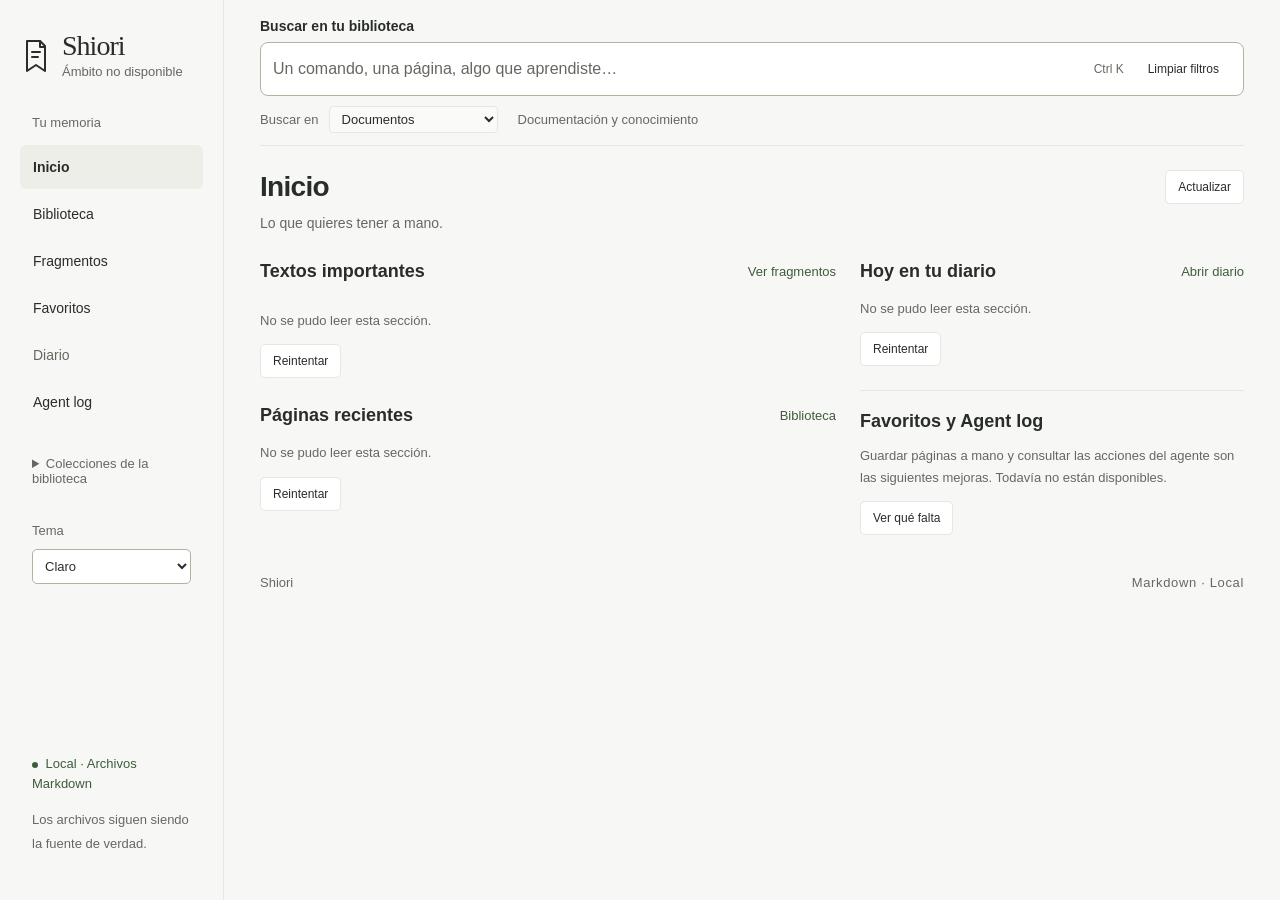
==== src/second_brain/web/index.html @ 011607bb "feat: add desktop home and direct fragment navigation" ====
<!doctype html>
<html lang="es">
<head><meta charset="utf-8"><meta name="viewport" content="width=device-width, initial-scale=1"><meta name="description" content="Shiori: vuelve a lo que aprendiste. Tu biblioteca personal de documentación, comandos y conocimiento."><title>Shiori · Biblioteca</title><script src="theme.js"></script><link rel="stylesheet" href="style.css"><script src="highlights.js" defer></script><script src="journal.js" defer></script><script src="app.js" defer></script></head>
<body>
<a class="skip" href="#search">Ir a la búsqueda</a>
<aside class="sidebar">
  <div class="brand"><svg class="brand-mark" viewBox="0 0 32 36" fill="none" aria-hidden="true" focusable="false"><path d="M7 3h13l5 5v25l-9-6-9 6V3Z" stroke="currentColor" stroke-width="2" stroke-linejoin="round"/><path d="M20 3v6h5M12 14h8M12 19h6" stroke="currentColor" stroke-width="2" stroke-linecap="round" stroke-linejoin="round"/></svg><div><span class="brand-name">Shiori</span><small id="memory-scope">Memoria local</small></div></div>
  <p class="nav-label">Tu memoria</p>
  <nav aria-label="Principal">
    <button class="destination" data-screen="inicio">Inicio</button>
    <button class="destination" data-screen="biblioteca">Biblioteca</button>
    <button class="destination" data-screen="fragmentos">Fragmentos</button>
    <button class="destination" data-screen="favoritos">Favoritos</button>
    <button class="destination collection" data-screen="diario" data-kind="journal">Diario</button>
    <button class="destination" data-screen="agent-log">Agent log</button>
  </nav>
  <details class="collections"><summary>Colecciones de la biblioteca</summary>
    <button class="collection" data-kind="">Todo el contenido</button>
    <button class="collection" data-kind="documentation">Documentación</button>
    <button class="collection" data-kind="note">Conocimiento</button>
  </details>
  <label class="theme-picker">Tema<select id="theme"><option value="light">Claro</option><option value="dark">Oscuro</option><option value="latte">Café Latte</option></select></label>
  <div class="sidebar-foot"><span class="local-dot" aria-hidden="true"></span> Local · Archivos Markdown<p>Los archivos siguen siendo<br>la fuente de verdad.</p></div>
</aside>
<main>
  <section class="search-area" aria-label="Búsqueda en la memoria">
    <label class="search-label" for="search">Buscar en tu biblioteca</label>
    <div class="search-row"><input id="search" type="search" maxlength="300" placeholder="Un comando, una página, algo que aprendiste…" autocomplete="off"><kbd>Ctrl K</kbd><button id="clear" class="quiet">Limpiar filtros</button></div>
    <div class="search-options"><label>Buscar en<select id="view"><option value="documents">Documentos</option><option value="fragments">Fragmentos marcados</option></select></label><span id="search-context">Documentación y conocimiento</span></div>
    <p id="copy-message" role="status" aria-live="polite"></p>
  </section>
  <header class="masthead"><div><h1 tabindex="-1">Inicio</h1><p class="subtitle">Lo que quieres tener a mano.</p></div><button id="refresh" class="quiet">Actualizar</button></header>
  <section id="home-panel" hidden aria-label="Tu mesa de trabajo">
    <div class="home-grid">
      <div class="home-column"><section class="home-fragments"><div class="panel-heading"><h2>Textos importantes</h2><button class="quiet" data-go="fragmentos">Ver fragmentos</button></div><div id="home-shortcuts" class="fragment-shortcuts" aria-label="Accesos a fragmentos"></div><div id="home-fragments" aria-live="polite"></div></section>
      <section><div class="panel-heading"><h2>Páginas recientes</h2><button class="quiet" data-go="biblioteca">Biblioteca</button></div><div id="home-pages" aria-live="polite"></div></section>
      </div><div class="home-column">
      <section><div class="panel-heading"><h2>Hoy en tu diario</h2><button class="quiet" data-go="diario">Abrir diario</button></div><div id="home-journal" aria-live="polite"></div></section>
      <section class="upcoming"><h2>Favoritos y Agent log</h2><p>Guardar páginas a mano y consultar las acciones del agente son las siguientes mejoras. Todavía no están disponibles.</p><button class="quiet" data-go="favoritos">Ver qué falta</button></section>
      </div>
    </div>
  </section>
  <section id="upcoming-panel" hidden aria-label="Funcionalidad pendiente"><h2 id="upcoming-title"></h2><p id="upcoming-description"></p><button class="quiet" data-go="biblioteca">Ir a la biblioteca</button></section>
  <section id="journal-panel" hidden aria-label="Diario por proyecto">
    <div class="journal-filters">
      <label>Proyecto<input id="journal-project" list="journal-projects" maxlength="100" pattern="[a-z0-9][a-z0-9-]{0,99}" placeholder="Todos los proyectos" autocomplete="off"><datalist id="journal-projects"></datalist></label>
      <details id="journal-dates"><summary>Periodo</summary><div class="journal-date-fields"><label>Desde<input id="journal-from" type="date"></label><label>Hasta<input id="journal-to" type="date"></label></div></details>
      <button id="journal-resume" class="quiet" disabled>Retomar proyecto</button>
    </div>
    <p id="journal-message" role="status" aria-live="polite"></p>
    <section id="journal-resume-result" class="journal-resume" hidden aria-label="Contexto para retomar"></section>
    <div class="journal-mobile-tabs" role="group" aria-label="Sección del diario"><button type="button" data-journal-pane="feed" aria-pressed="true">Avances</button><button type="button" data-journal-pane="tasks" aria-pressed="false">Pendientes</button></div>
    <div class="journal-grid">
      <section class="journal-feed"><div class="journal-section-head"><h2>Avances</h2><span id="journal-count"></span></div><div id="journal-entries" aria-busy="false"></div><button id="journal-more" class="quiet" hidden>Más avances</button></section>
      <section class="journal-tasks"><div class="journal-section-head"><h2>Pendientes con seguimiento</h2><span id="journal-task-count"></span></div>
        <p class="journal-help">Pendientes de todo el historial del proyecto. El periodo filtra los avances; sus próximos pasos son sugerencias históricas.</p>
        <label>Ver<select id="journal-task-filter"><option value="active">Abiertos y bloqueados</option><option value="all">Todos los estados</option></select></label>
        <div id="journal-task-list"></div><button id="journal-tasks-more" class="quiet" hidden>Más pendientes</button>
        <details id="journal-new-task"><summary>Nuevo pendiente</summary><form id="journal-task-form"><label>Título<input id="journal-task-title" maxlength="200" required></label><label>Contexto o siguiente acción<textarea id="journal-task-details" maxlength="500" rows="2"></textarea></label><button type="submit">Guardar pendiente</button><p>Selecciona un proyecto para guardarlo.</p></form></details>
      </section>
    </div>
  </section>
  <section class="toolbar" aria-label="Búsqueda y filtros">
    <div class="fragment-controls">

      <label id="fragment-color-wrap" hidden>Color de la marca<select id="fragment-color"><option value="">Todos los colores</option><option value="yellow">Amarillo</option><option value="green">Verde</option><option value="blue">Azul</option><option value="pink">Rosa</option><option value="orange">Naranja</option><option value="violet">Violeta</option></select></label>
    </div>
    <div id="fragment-filters" hidden><p>Comandos, IPs y rutas marcadas, con contexto y copia directa.</p><div id="fragment-categories" aria-label="Filtrar por categorías de fragmentos"></div><details><summary>Cómo se combinan los filtros</summary><p>Categorías y etiquetas seleccionadas se combinan con Y; los términos buscan en el fragmento y los nombres de sus categorías. Las fechas y el orden «Más reciente» corresponden al documento.</p></details></div>
    <div id="fragment-shortcuts" class="fragment-shortcuts" hidden aria-label="Accesos a fragmentos"></div>
    <div id="active-filters" aria-label="Filtros activos"></div>
    <div class="basic-filters"><label>Origen<select id="source"><option value="">Todos los orígenes</option></select></label><label>Proyecto<select id="project"><option value="">Todos los proyectos</option></select></label><label>Orden<select id="sort"><option value="relevance">Relevancia</option><option value="updated">Más reciente</option><option value="title">Título</option></select></label><details><summary>Más filtros</summary><div class="extra-filters"><label>Tipo<select id="type"><option value="">Todos los tipos</option></select></label><label>Estado<select id="status"><option value="">Todos los estados</option></select></label><label>Agente<select id="source_agent"><option value="">Todos los agentes</option></select></label><label>Desde<input type="date" id="from"></label><label>Hasta<input type="date" id="to"></label></div></details></div>
    <div class="tag-row"><span class="metadata-label">ETIQUETAS DEL DOCUMENTO</span><div id="tags" aria-label="Filtrar por etiquetas"></div></div>
  </section>
  <details id="category-manager" class="category-manager">
    <summary>Etiquetas de fragmentos</summary>
    <p>Clasifica textos concretos con categorías propias, separadas de las etiquetas de documentos. Archivar conserva las marcas existentes.</p>
    <p>El color del fragmento se elige al marcarlo; cambiar una categoría no recolorea las marcas guardadas.</p>
    <button id="category-refresh" class="quiet" type="button">Actualizar categorías</button>
    <p id="category-message" role="status" aria-live="polite"></p>
    <div id="category-list"></div>
    <form id="category-form">
      <h2 id="category-form-title">Nueva categoría</h2>
      <label>Nombre<input id="category-name" maxlength="100" required autocomplete="off"></label>
      <label>Color<select id="category-color"><option value="yellow">Amarillo</option><option value="green">Verde</option><option value="blue">Azul</option><option value="pink">Rosa</option><option value="orange">Naranja</option><option value="violet">Violeta</option></select></label>
      <div><button id="category-save" type="submit">Crear categoría</button><button id="category-cancel" class="quiet" type="button" hidden>Cancelar edición</button></div>
    </form>
  </details>
  <div id="warning" role="status" aria-live="polite" aria-atomic="true" hidden></div>
  <section class="workspace">
    <div class="results-panel"><div class="results-heading"><h2 id="collection-title">Todo el contenido</h2><span id="count" aria-live="polite">Cargando…</span></div><div id="results" aria-busy="true"></div><div class="paging"><button id="prev" class="quiet" disabled>Anterior</button><span id="page"></span><button id="next" class="quiet" disabled>Siguiente</button></div></div>
    <section class="reader" aria-label="Lector de documentos"><div id="reader-empty"><span class="empty-symbol" aria-hidden="true">Aa</span><h2>Un espacio para leer.</h2><p>Abre un documento de la lista para consultar<br>su contenido, contexto y referencias.</p></div><div id="reader-content" hidden><button id="back" class="quiet">← Volver a resultados</button><p class="metadata-label" id="reader-source"></p><h2 id="reader-title" tabindex="-1"></h2><div id="reader-meta"></div><details id="toc-wrap"><summary>En este documento</summary><nav id="toc" aria-label="Índice del documento"></nav></details><section id="marks-panel" hidden>
      <div class="mark-toolbar"><button id="mark-selection" type="button">Marcar selección</button><button id="mark-reload" type="button" class="quiet">Recargar marcas</button><span id="mark-count"></span><small id="mark-selection-hint">Selecciona texto dentro del documento.</small></div>
      <article id="reader-body"></article>
      <p id="mark-message" role="status" aria-live="polite"></p><button id="mark-cancel-relink" class="quiet" type="button" hidden>Cancelar reparación</button>
      <details class="mark-lookup"><summary>Texto exacto para marcar (teclado o pantalla táctil)</summary><label>Pega o escribe el fragmento<textarea id="mark-exact" rows="2" maxlength="8000"></textarea></label><button id="mark-find" type="button" class="quiet">Preparar siguiente coincidencia</button></details>
      <form id="mark-form" hidden>
        <h3 id="mark-form-title">Nueva marca</h3><blockquote id="mark-quote"></blockquote><p id="mark-context"></p>
        <label>Título breve (opcional)<input id="mark-title" maxlength="240" autocomplete="off" placeholder="Por ejemplo: Ver qué proceso ocupa un puerto"></label>
        <label>Para qué sirve (opcional)<textarea id="mark-description" rows="3" maxlength="2000" placeholder="Cuándo usarlo o qué aprendiste"></textarea></label>
        <div id="mark-selection-fields">
        <label>Color de la marca<select id="mark-color"><option value="yellow">Amarillo</option><option value="green">Verde</option><option value="blue">Azul</option><option value="pink">Rosa</option><option value="orange">Naranja</option><option value="violet">Violeta</option></select></label>
        <fieldset><legend>Etiquetas del fragmento (opcionales)</legend><div id="mark-tags"></div></fieldset>
        </div>
        <button type="submit">Guardar marca</button><button id="mark-cancel" class="quiet" type="button">Cancelar marca</button>
      </form>
      <details open class="saved-marks"><summary>Marcas guardadas</summary><p>En superposiciones se ve el color de la marca más reciente; todas siguen disponibles aquí. Deshacer recupera la última eliminación y deja de estar disponible al cambiar de documento, recargar o reiniciar la sesión.</p><button id="mark-undo" class="quiet" type="button" disabled>Deshacer eliminación</button><div id="mark-list"></div></details>
    </section><section id="related-wrap" hidden><h3>Notas relacionadas</h3><div id="related"></div></section></div></section>
  </section>
  <footer>Shiori <span id="deployment-label">Markdown · Local</span></footer>
</main>
</body></html>
---- src/second_brain/web/style.css ----
:root {
  --canvas: #f7f8f5;
  --paper: #fff;
  --ink: #292d29;
  --muted: #646960;
  --line: #e5e7e1;
  --accent: #eaf0e7;
  --green: #3f5b3c;
  --hover: #eeeee8;
  --sidebar: #f7f8f5;
  --subtle: #fafbf8;
  --tag: #f3f4ef;
  --selected: #dfe9d9;
  --strong-line: #a9b99d;
  --warning: #fbf3db;
  --warning-ink: #6b592e;
  --warning-line: #eadfbf;
  --code: #f4f5f0;
  color-scheme: light;
  font-family: "Segoe UI", "Helvetica Neue", sans-serif;
  color: var(--ink);
  background: var(--canvas);
  font-size: 14px
}

:root[data-theme="dark"] {
  --canvas: #141715;
  --paper: #222822;
  --ink: #e8ede6;
  --muted: #b0bbaa;
  --line: #414b40;
  --accent: #354533;
  --green: #b5d0a5;
  --hover: #343d32;
  --sidebar: #141715;
  --subtle: #262e25;
  --tag: #30392d;
  --selected: #3b4d35;
  --strong-line: #73856a;
  --warning: #3c321d;
  --warning-ink: #f4df9c;
  --warning-line: #6c5d30;
  --code: #161c16;
  color-scheme: dark;
}

:root[data-theme="latte"] {
  --canvas: #efe3d0;
  --paper: #fff8ec;
  --ink: #3d3029;
  --muted: #6e5949;
  --line: #d8c4ac;
  --accent: #e7d6bc;
  --green: #665039;
  --hover: #e5d5bf;
  --sidebar: #e7d8c2;
  --subtle: #f6ecd9;
  --tag: #efe2ca;
  --selected: #dfcbab;
  --strong-line: #ac9271;
  --warning: #f8e6bc;
  --warning-ink: #6b4a21;
  --warning-line: #ccb383;
  --code: #f0e4ce;
  color-scheme: light;
}

.theme-picker {
  display: grid;
  gap: 6px;
  margin-top: 28px;
  color: var(--muted);
  font-size: 12px;
}

.theme-picker select {
  width: 100%;
  background: var(--paper);
  color: var(--ink);
  border: 1px solid var(--strong-line);
  border-radius: 5px;
  padding: 8px;
}

* {
  box-sizing: border-box
}

body {
  margin: 0;
  display: grid;
  grid-template-columns: 224px minmax(0, 1fr);
  max-width: 1680px;
  margin-inline: auto;
  min-height: 100vh
}

button,
input,
select {
  font: inherit
}

button {
  cursor: pointer
}

button:disabled {
  cursor: default;
  opacity: .4
}

button,
input,
select,
summary,
a {
  outline-offset: 4px
}

button:focus-visible,
input:focus-visible,
select:focus-visible,
summary:focus-visible,
a:focus-visible {
  outline: 2px solid var(--green)
}

button {
  border: 1px solid transparent;
  border-radius: 5px;
  padding: 9px 12px;
  background: transparent;
  color: var(--ink)
}

button:hover {
  background: var(--hover)
}

.quiet {
  border-color: var(--line);
  background: var(--paper);
  font-size: 12px
}

.skip {
  position: absolute;
  left: 12px;
  top: -60px;
  background: var(--paper);
  padding: 10px;
  z-index: 5
}

.skip:focus {
  top: 12px
}

.sidebar {
  padding: 33px 18px;
  border-right: 1px solid var(--line);
  display: flex;
  flex-direction: column;
  background: var(--sidebar)
}

.brand {
  display: flex;
  align-items: center;
  gap: 10px;
  font-weight: 500
}

.brand-name {
  font-family: Georgia, "Times New Roman", serif;
  font-size: 28px;
  line-height: 1;
  letter-spacing: -.035em
}

.brand small {
  display: block;
  font-size: 12px;
  font-weight: 400;
  letter-spacing: 0;
  color: var(--muted);
  margin-top: 4px
}

.brand-mark {
  width: 32px;
  height: 36px;
  flex: none;
  color: var(--ink)
}

.metadata-label {
  font-size: 12px;
  letter-spacing: .13em;
  font-weight: 600;
  color: var(--muted)
}

.sidebar>.metadata-label {
  margin: 48px 12px 12px
}

.collection {
  display: block;
  text-align: left;
  width: 100%;
  margin: 3px 0;
  padding: 12px;
  font-size: 13px;
  color: var(--muted)
}

.collection.active {
  background: var(--accent);
  color: var(--green);
  font-weight: 600
}

.sidebar-foot {
  margin-top: auto;
  padding: 60px 12px 0;
  font-size: 12px;
  color: var(--green)
}

.sidebar-foot p {
  line-height: 1.8;
  color: var(--muted)
}

.local-dot {
  display: inline-block;
  width: 6px;
  height: 6px;
  border-radius: 50%;
  background: var(--green);
  margin-right: 4px
}

main {
  min-width: 0;
  padding: 0 36px
}

.masthead {
  display: flex;
  justify-content: space-between;
  align-items: center;
  gap: 20px;
  padding-bottom: 30px
}

.masthead .metadata-label {
  margin: 0 0 13px
}

.masthead h1 {
  font-family: Georgia, "Times New Roman", serif;
  font-size: 28px;
  font-weight: 400;
  letter-spacing: -.045em;
  line-height: 1;
  margin: 0 0 14px
}

.subtitle {
  color: var(--muted);
  font-size: 13px;
  margin: 0;
  line-height: 1.6
}

.toolbar {
  border: 1px solid var(--line);
  border-radius: 8px;
  background: var(--paper);
  padding: 19px 20px
}

.search-label {
  display: block;
  color: var(--muted);
  font-size: 12px;
  margin-bottom: 8px
}

.search-row {
  display: flex;
  gap: 12px;
  align-items: center
}

.search-row input {
  flex: 1;
  min-width: 0;
  border: 0;
  background: var(--paper);
  font-size: 16px;
  padding: 8px 0;
  color: var(--ink)
}

input::placeholder {
  color: var(--muted)
}

.basic-filters {
  display: flex;
  gap: 15px;
  align-items: end;
  flex-wrap: wrap;
  border-top: 1px solid var(--line);
  margin-top: 14px;
  padding-top: 14px
}

label {
  font-size: 12px;
  color: var(--muted)
}

select,
input[type=date] {
  display: block;
  background: var(--subtle);
  border: 1px solid var(--line);
  border-radius: 4px;
  padding: 7px 8px;
  max-width: 190px;
  margin-top: 5px;
  color: var(--ink);
  font-size: 12px
}

summary {
  cursor: pointer;
  font-size: 12px;
  color: var(--muted);
  padding: 9px 0
}

.extra-filters {
  display: flex;
  gap: 12px;
  flex-wrap: wrap;
  padding: 10px 0
}

.tag-row {
  display: flex;
  align-items: center;
  gap: 12px;
  margin-top: 14px;
  flex-wrap: wrap
}

#tags {
  display: flex;
  gap: 5px;
  flex-wrap: wrap
}

.tag {
  font-size: 12px;
  padding: 4px 9px;
  background: var(--tag);
  color: var(--muted);
  border-radius: 4px;
  border: 1px solid var(--line)
}

.tag.selected {
  background: var(--selected);
  color: var(--green);
  border-color: var(--strong-line)
}

#warning {
  background: var(--warning);
  color: var(--warning-ink);
  padding: 12px;
  border: 1px solid var(--warning-line);
  border-radius: 5px;
  font-size: 12px
}

.workspace {
  display: grid;
  grid-template-columns: minmax(240px, 340px) minmax(0, 1fr);
  border: 1px solid var(--line);
  background: var(--paper);
  border-radius: 8px;
  margin-top: 25px;
  min-height: 460px
}

.category-manager {
  margin-top: 18px;
  border: 1px solid var(--line);
  border-radius: 8px;
  background: var(--paper);
  padding: 10px 18px;
  min-width: 0
}

.category-manager > summary {
  color: var(--ink);
  font-weight: 600
}

.category-manager p {
  font-size: 12px;
  color: var(--muted);
  line-height: 1.65
}

.category-row, #category-form {
  display: flex;
  flex-wrap: wrap;
  align-items: center;
  gap: 10px;
  padding: 12px 0;
  border-top: 1px solid var(--line)
}

.category-badge {
  padding: 5px 9px;
  border: 1px solid #63705d;
  border-radius: 4px;
  color: #242a22;
  background: #f5df8d;
  font-size: 12px;
  overflow-wrap: anywhere
}

.category-badge[data-color="green"] { background: #c8e3bb }
.category-badge[data-color="blue"] { background: #c7dff5 }
.category-badge[data-color="pink"] { background: #f2c9df }
.category-badge[data-color="orange"] { background: #f6d0a5 }
.category-badge[data-color="violet"] { background: #dfcff4 }

.mark-toolbar {
  position: sticky;
  top: 0;
  z-index: 1;
  display: flex;
  gap: 8px;
  align-items: center;
  flex-wrap: wrap;
  background: var(--paper);
  border-block: 1px solid var(--line);
  padding: 8px 0
}
.mark-toolbar small { flex-basis: 100%; color: var(--muted); overflow-wrap: anywhere }
#mark-count { font-size: 11px; color: var(--muted) }
#mark-message { color: var(--green); line-height: 1.7; font-size: 12px }
.reader-mark {
  color: #242a22;
  background: #f5df8d;
  border-bottom: 2px solid #63705d;
  cursor: pointer;
  border-radius: 2px;
  padding: 0
}
.reader-mark[data-color="green"] { background: #c8e3bb }
.reader-mark[data-color="blue"] { background: #c7dff5 }
.reader-mark[data-color="pink"] { background: #f2c9df }
.reader-mark[data-color="orange"] { background: #f6d0a5 }
.reader-mark[data-color="violet"] { background: #dfcff4 }
.reader-mark:focus-visible { outline: 2px solid var(--green); outline-offset: 3px }
#reader-body::selection, #reader-body *::selection { color: #fff; background: #173f6f }
#mark-form, .mark-lookup, .saved-marks { margin-top: 18px; padding-top: 12px; border-top: 1px solid var(--line) }
#mark-form h3 { font-size: 14px }
#mark-form > label { display: block; margin: 14px 0; color: var(--ink); font-size: 12px }
#mark-title, #mark-description { display: block; width: 100%; margin-top: 6px; padding: 8px; border: 1px solid var(--strong-line); border-radius: 4px; color: var(--ink); background: var(--subtle); font: inherit }
#mark-description { resize: vertical }
.saved-mark h4, .fragment-result h3 { margin: 8px 0; font-size: 14px; color: var(--ink); overflow-wrap: anywhere }
.saved-mark .mark-description, .fragment-result .mark-description { color: var(--ink); white-space: pre-wrap; overflow-wrap: anywhere; line-height: 1.7 }
#mark-form blockquote, .saved-mark blockquote { margin-inline: 0; white-space: pre-wrap; overflow-wrap: anywhere; font-size: 12px; line-height: 1.7 }
#mark-context, .saved-marks p { color: var(--muted); font-size: 11px; line-height: 1.7; overflow-wrap: anywhere; white-space: pre-wrap }
.mark-lookup textarea { display: block; width: 100%; margin-block: 6px 10px; padding: 8px; border: 1px solid var(--strong-line); border-radius: 4px; color: var(--ink); background: var(--subtle); font: inherit; resize: vertical }
#mark-form fieldset { border: 1px solid var(--line); margin: 14px 0; min-width: 0 }
#mark-form legend { font-size: 12px; color: var(--muted) }
#mark-tags { display: flex; flex-wrap: wrap; gap: 12px }
#mark-tags label { display: flex; align-items: center; gap: 6px; overflow-wrap: anywhere }
.saved-mark { padding: 12px 0; border-top: 1px solid var(--line) }
.saved-mark button, #mark-form button { margin: 3px 6px 3px 0 }

.category-description {
  flex: 1;
  min-width: 100px;
  font-size: 12px;
  color: var(--muted)
}

#category-form { align-items: end }
#category-form h2 { width: 100%; font-size: 14px; margin: 6px 0 }
#category-form label { flex: 1; min-width: 120px }
#category-form input, #category-form select {
  display: block;
  width: 100%;
  max-width: 100%;
  min-height: 36px;
  margin-top: 5px;
  padding: 7px 8px;
  border: 1px solid var(--strong-line);
  border-radius: 4px;
  background: var(--subtle);
  color: var(--ink)
}

#category-form > div { display: flex; gap: 8px; flex-wrap: wrap }

.results-panel {
  border-right: 1px solid var(--line);
  min-width: 0
}

.results-heading {
  display: flex;
  align-items: center;
  justify-content: space-between;
  gap: 10px;
  padding: 17px 18px;
  border-bottom: 1px solid var(--line)
}

.results-heading h2 {
  font-size: 12px;
  font-weight: 600;
  margin: 0
}

.results-heading span {
  font-family: inherit;
  font-size: 12px;
  color: var(--muted)
}

#results {
  max-height: 560px;
  overflow: auto
}

.result {
  width: 100%;
  text-align: left;
  display: block;
  border-radius: 0;
  padding: 17px 18px;
  border-bottom: 1px solid var(--line)
}

.result.active {
  background: var(--accent);
}

.result .kind {
  font-size: 12px;
  text-transform: none;
  letter-spacing: normal;
  color: var(--muted)
}

.result h3 {
  font-size: 13px;
  line-height: 1.45;
  margin: 8px 0;
  font-weight: 600;
  overflow-wrap: anywhere
}

.result p {
  font-size: 12px;
  line-height: 1.65;
  margin: 0;
  color: var(--muted);
  overflow-wrap: anywhere
}

.result .result-foot {
  font-size: 12px;
  margin-top: 12px;
  color: var(--muted)
}

.no-results {
  padding: 35px 20px;
  line-height: 1.7;
  color: var(--muted)
}

.paging {
  display: flex;
  justify-content: space-between;
  align-items: center;
  padding: 12px
}

.paging span {
  font-size: 12px;
  color: var(--muted)
}

.reader {
  padding: 32px;
  min-width: 0
}

#reader-empty {
  text-align: center;
  margin: 95px 0 70px;
  color: var(--muted)
}

.empty-symbol {
  font-family: Georgia, serif;
  font-size: 48px;
  color: var(--muted)
}

#reader-empty h2 {
  font-family: Georgia, serif;
  font-weight: 400;
  font-size: 24px;
  color: var(--muted);
  letter-spacing: -.03em
}

#reader-empty p {
  font-size: 12px;
  line-height: 1.8
}

#back {
  margin-bottom: 22px
}

#reader-source {
  overflow-wrap: anywhere;
  margin-top: 0
}

#reader-title {
  font-family: Georgia, serif;
  font-weight: 400;
  font-size: 30px;
  line-height: 1.2;
  letter-spacing: -.03em;
  margin: 13px 0 16px;
  overflow-wrap: anywhere
}

#reader-meta {
  overflow-wrap: anywhere;
  font-size: 12px;
  color: var(--muted);
  line-height: 1.8;
  margin-bottom: 15px
}

#reader-meta .tag {
  margin: 4px 4px 4px 0
}

#toc-wrap {
  border-block: 1px solid var(--line);
  margin-bottom: 25px
}

#toc {
  display: flex;
  flex-direction: column;
  gap: 8px;
  padding: 8px 0 18px
}

#toc a {
  font-size: 12px;
  color: var(--muted)
}

article {
  font-size: 13px;
  line-height: 1.85;
  overflow-wrap: anywhere
}

article h1,
article h2,
article h3 {
  line-height: 1.4;
  letter-spacing: -.02em;
  margin-top: 1.5em;
  color: var(--ink)
}

article h1 {
  font-size: 26px
}

article h2 {
  font-size: 21px
}

article h3 {
  font-size: 16px
}

article pre {
  overflow: auto;
  background: var(--code);
  border: 1px solid var(--line);
  padding: 14px;
  border-radius: 5px;
  font-size: 12px;
  line-height: 1.65
}

article code {
  font-family: Consolas, "SFMono-Regular", monospace;
  font-size: .9em;
  background: var(--tag);
  padding: 2px 4px
}

article pre code {
  background: transparent;
  padding: 0;
  font-size: inherit
}

article table {
  display: block;
  overflow: auto;
  border-collapse: collapse;
  font-size: 12px
}

article td,
article th {
  border: 1px solid var(--line);
  padding: 8px 10px;
  text-align: left
}

article a {
  color: var(--green);
  text-decoration-thickness: 1px;
  text-underline-offset: 3px
}

article blockquote {
  border-left: 3px solid var(--strong-line);
  margin-left: 0;
  padding-left: 18px;
  color: var(--muted)
}

#related-wrap {
  border-top: 1px solid var(--line);
  margin-top: 32px;
  padding-top: 16px
}

#related-wrap h3 {
  font-size: 12px
}

#related button {
  display: block;
  text-align: left;
  font-size: 12px;
  color: var(--green)
}

footer {
  display: flex;
  justify-content: space-between;
  color: var(--muted);
  font-size: 12px;
  padding: 20px 0 25px
}

footer span {
  letter-spacing: .05em
}

[hidden] {
  display: none !important
}

@media(min-width:1001px) {
  #back {
    display: none
  }
}

@media(max-width:1100px) {
  body {
    grid-template-columns: 170px minmax(0, 1fr)
  }

  main {
    padding: 28px 24px 0
  }

  .sidebar {
    padding-inline: 12px
  }

  .brand {
    gap: 7px
  }

  .brand-mark {
    width: 28px;
    height: 32px
  }

  .workspace {
    grid-template-columns: 240px minmax(0, 1fr)
  }

  .reader {
    padding: 24px
  }
}

@media(max-width:1000px) {
  .workspace {
    display: block
  }

  .results-panel {
    border-right: 0
  }

  #results {
    max-height: none
  }

  .reader {
    display: none
  }

  body.reading .results-panel {
    display: none
  }

  body.reading .reader {
    display: block
  }

  #reader-empty {
    display: none
  }
}

@media(max-width:650px) {
  body {
    display: block
  }

  .sidebar {
    padding: 15px 18px;
    border-right: 0;
    border-bottom: 1px solid var(--line)
  }

  .brand-mark {
    width: 25px;
    height: 29px
  }

  .brand-name {
    font-size: 25px
  }

  .brand small {
    display: none
  }

  .sidebar>.metadata-label,
  .sidebar-foot {
    display: none
  }

  .sidebar nav {
    display: flex;
    gap: 2px;
    overflow: auto;
    margin-top: 14px
  }

  .collection {
    width: auto;
    white-space: nowrap;
    font-size: 12px;
    padding: 9px
  }

  .masthead {
    padding-bottom: 22px;
    gap: 10px
  }

  .masthead h1 {
    font-size: 38px
  }

  .masthead .metadata-label {
    font-size: 9px
  }

  .subtitle {
    font-size: 12px
  }

  .masthead>button {
    align-self: flex-start
  }

  main {
    padding: 25px 16px 0
  }

  .toolbar {
    padding: 15px
  }

  .search-row {
    align-items: stretch;
    gap: 6px
  }

  .search-row input {
    font-size: 13px
  }

  .search-row button {
    max-width: 80px;
    font-size: 12px;
    padding: 5px
  }

  .basic-filters {
    gap: 12px
  }

  .basic-filters label {
    max-width: 45%
  }

  select {
    max-width: 100%;
    font-size: 11px
  }

  .reader {
    padding: 23px 19px
  }

  #reader-title {
    font-size: 29px
  }

  .workspace {
    margin-top: 18px
  }

  footer {
    font-size: 9px
  }
}

@media(prefers-reduced-motion:no-preference) {

  .reader,
  #results {
    animation: none
  }

  @keyframes arrive {
    from {
      opacity: .6;
      transform: translateY(4px)
    }

    to {
      opacity: 1;
      transform: translateY(0)
    }
  }
}

@media(prefers-reduced-motion:reduce) {
  * {
    animation: none !important;
    transition: none !important
  }
}

.fragment-controls { display: flex; flex-wrap: wrap; gap: 16px; margin-bottom: 12px; }
#fragment-filters p, .fragment-context { color: var(--muted); line-height: 1.5; }
#fragment-categories { display: flex; flex-wrap: wrap; gap: 6px; margin-bottom: 14px; }
.fragment-result { padding: 18px; border-bottom: 1px solid var(--line); min-width: 0; }
.fragment-result p { margin: 8px 0; overflow-wrap: anywhere; }
.fragment-quote { white-space: pre-wrap; overflow-wrap: anywhere; background: var(--code); padding: 12px; font-size: 14px; line-height: 1.6; }
.fragment-result button { margin: 4px 8px 4px 0; }

.fragment-result .result-foot { font-size: 12px; color: var(--muted); line-height: 1.5; }

#fragment-categories .tag { font-size: 12px; min-height: 36px; }
#fragment-filters details { margin-bottom: 12px; color: var(--muted); }

/* Diary: feed 2fr + task rail 1fr + one 24px gutter; both share canvas edges. */
.journal-active .masthead h1 {font-size:28px;letter-spacing:normal}
.journal-filters {display:flex;align-items:end;gap:16px;flex-wrap:wrap;margin-bottom:16px}
.journal-filters label {display:flex;flex-direction:column;gap:6px;min-width:180px}
.journal-filters details {position:relative}
.journal-filters summary {padding:10px 0;cursor:pointer}
.journal-date-fields {display:flex;gap:16px;flex-wrap:wrap;padding-top:12px}
#journal-message {min-height:22px;color:var(--muted);margin:16px 0}
.journal-grid {display:grid;grid-template-columns:minmax(0,2fr) minmax(280px,1fr);gap:24px;align-items:start}
.journal-section-head {display:flex;align-items:baseline;justify-content:space-between;gap:12px;border-bottom:1px solid var(--line);padding-bottom:12px;margin-bottom:16px;flex-wrap:wrap}
.journal-section-head h2,.journal-resume h2 {font-size:18px;margin:0;font-weight:600}
.journal-section-head span {font-size:12px;color:var(--muted);font-variant-numeric:tabular-nums}
.journal-thread {border-bottom:1px solid var(--line);padding:0 0 20px;margin:0 0 20px}
.journal-entry {overflow-wrap:anywhere}
.journal-entry h3,.journal-task h3 {font-size:16px;margin:8px 0;font-weight:600}
.journal-entry h4 {font-size:14px;margin:12px 0 6px;font-weight:600}
.journal-entry p,.journal-task p {margin:8px 0;white-space:pre-wrap}
.journal-meta,.journal-help {font-size:12px;color:var(--muted);line-height:1.6}
.journal-progress {margin:12px 0}
.journal-progress ul {margin:0;padding-left:20px}
.journal-progress li {white-space:pre-wrap;margin:4px 0}
.journal-thread details,.journal-task details {margin-top:12px}
.journal-thread summary,.journal-task summary,#journal-new-task>summary {cursor:pointer;font-size:13px;padding:6px 0;color:var(--ink)}
.journal-thread details .journal-entry {border-left:2px solid var(--line);padding-left:16px;margin-top:20px}
.journal-task {border-bottom:1px solid var(--line);padding:16px 0;overflow-wrap:anywhere}
.journal-tasks>label {display:flex;align-items:center;gap:12px;color:var(--muted);font-size:13px}
.journal-status {display:inline-block;font-size:12px;color:var(--muted)}
.journal-status[data-status=blocked] {color:var(--warning-ink);background:var(--warning);padding:2px 6px;border-radius:4px}
.journal-status[data-status=done] {color:var(--green)}
#journal-panel form {display:flex;flex-direction:column;gap:12px;margin-top:12px}
#journal-panel form label {display:flex;flex-direction:column;gap:6px;font-size:13px}
#journal-panel form button {align-self:start}
#journal-panel form p {font-size:12px;color:var(--muted)}
#journal-panel input,#journal-panel textarea,#journal-panel select {max-width:100%;min-width:0}
#journal-panel textarea {resize:vertical;font:inherit;line-height:1.5;border:1px solid var(--strong-line);border-radius:6px;background:var(--paper);color:var(--ink);padding:8px}
.journal-resume {background:var(--subtle);border:1px solid var(--line);padding:20px;margin:16px 0 24px;overflow-wrap:anywhere}
.journal-resume h3 {font-size:14px}
.journal-resume p,.journal-resume li {white-space:pre-wrap}
.journal-empty {border:1px solid var(--line);padding:16px;color:var(--muted);margin:16px 0}
#journal-more,#journal-tasks-more {margin:12px 0 20px}
#journal-new-task {margin-top:20px}
@media(max-width:1000px) {.journal-grid {grid-template-columns:1fr}.journal-tasks {grid-row:1}.journal-tasks .journal-task {max-width:760px}}
@media(max-width:650px) {.journal-active .masthead h1 {font-size:24px}.journal-filters {gap:12px}.journal-filters>label {min-width:0;flex:1 1 160px}.journal-filters>details {flex:1 1 auto}.journal-filters>button {min-height:44px}.journal-date-fields {gap:12px}.journal-date-fields label {min-width:0;flex:1}.journal-date-fields input {width:100%}#journal-panel button,#journal-panel summary {min-height:44px}#journal-panel input,#journal-panel select {min-height:44px}.journal-section-head span {font-size:12px}.journal-resume {padding:16px}}
.journal-mobile-tabs {display:none}
#journal-panel input:not([type=date]) {height:36px;border:1px solid var(--strong-line);border-radius:6px;padding:7px 9px;background:var(--paper);color:var(--ink)}
.journal-active .sidebar .metadata-label,.journal-active .brand small {font-size:11px}
@media(max-width:1000px) {.journal-mobile-tabs {display:flex;gap:12px;border-bottom:1px solid var(--line);padding-bottom:12px;margin:12px 0 20px}.journal-mobile-tabs button[aria-pressed=true] {background:var(--selected);color:var(--ink)}#journal-panel[data-pane=feed] .journal-tasks,#journal-panel[data-pane=tasks] .journal-feed {display:none}}

/* Desktop workspace: 224px navigation + centered fluid canvas (max 1456px),
   36px canvas gutters; home (3fr + 2fr) shares one 24px gutter and both edges. */
.sidebar {position:sticky;top:0;height:100vh;overflow-y:auto;padding:32px 20px;background:var(--canvas)}
.nav-label {font-size:12px;color:var(--muted);margin:36px 12px 12px}
.destination {display:block;text-align:left;width:100%;min-height:44px;padding:10px 12px;margin:3px 0;font-size:14px;border-radius:6px}
.destination.active {background:var(--hover);font-weight:600;color:var(--ink)}
.collections {margin:20px 12px 0}
.collections summary {color:var(--muted);font-size:12px}
.collections .collection {padding:8px 0;font-size:13px}
.theme-picker {margin:28px 12px 0}
.sidebar-foot {padding:28px 12px 0;line-height:1.6}
.search-area {position:sticky;top:0;z-index:3;background:var(--canvas);padding:18px 0 12px;border-bottom:1px solid var(--line)}
.search-label {display:block;font-size:14px;font-weight:600;color:var(--ink);margin-bottom:8px}
.search-row {display:flex;align-items:center;gap:12px;background:var(--paper);border:1px solid var(--strong-line);border-radius:8px;padding:4px 12px}
.search-row input {flex:1;min-width:0;border:0;background:transparent;font-size:16px;min-height:44px;color:var(--ink);padding:8px 0}
.search-row:focus-within {outline:2px solid var(--green);outline-offset:2px}
.search-row kbd {font-family:inherit;font-size:12px;color:var(--muted);white-space:nowrap}
.search-row .quiet {border:0;background:transparent;white-space:nowrap}
.search-options {display:flex;align-items:center;gap:20px;flex-wrap:wrap;margin-top:10px;font-size:12px;color:var(--muted)}
.search-options label {display:flex;align-items:center;gap:10px}
.search-options select {margin:0;padding:4px 8px;max-width:none;font-size:13px}
.masthead {padding:24px 0;align-items:start}
.masthead h1 {font-family:inherit;font-size:28px;font-weight:600;letter-spacing:-.025em;line-height:1.2;margin:0 0 8px}
.subtitle {font-size:14px;margin:0;color:var(--muted);line-height:1.6}
.home-grid {display:grid;grid-template-columns:minmax(0,3fr) minmax(0,2fr);gap:24px;align-items:start}
.home-grid>section {min-width:0}
.home-column {display:flex;flex-direction:column;gap:24px;min-width:0}
.panel-heading {display:flex;justify-content:space-between;align-items:center;gap:12px;margin-bottom:12px}
.panel-heading h2,.upcoming h2 {font-size:18px;margin:0;font-weight:600}
.panel-heading .quiet {border:0;background:transparent;color:var(--green);padding:6px 0;flex:none}
.home-grid .fragment-result {padding:16px 0;border-bottom:1px solid var(--line)}
.home-grid .result {padding:14px 0;background:transparent}
.home-grid .result:hover {background:var(--hover)}
.home-grid .result h3 {font-size:15px}
.home-grid .result p {font-size:13px}
.home-advance {padding:12px 0;border-bottom:1px solid var(--line);overflow-wrap:anywhere}
.home-advance h3 {font-size:16px;margin:0 0 8px}
.home-advance p {font-size:14px;line-height:1.65;margin:0 0 8px;white-space:pre-wrap}
.home-message,.home-date,.upcoming p {font-size:13px;line-height:1.65;color:var(--muted);overflow-wrap:anywhere}
.home-date {margin:0}
.upcoming {grid-column:auto;border-top:1px solid var(--line);padding:20px 0}
#upcoming-panel {max-width:760px;font-size:15px;line-height:1.7}
.toolbar {padding:0;border:0;background:transparent;border-radius:0}
.basic-filters {margin-top:8px;padding-top:12px}
.basic-filters label {font-size:12px}
.tag-row {margin-top:12px}
.metadata-label {font-size:12px;letter-spacing:normal;text-transform:none;font-weight:500}
#active-filters {display:flex;gap:8px;flex-wrap:wrap;margin-block:12px}
.fragment-shortcuts {display:flex;gap:8px;flex-wrap:wrap;margin:0 0 12px}
.shortcut {border:1px solid var(--strong-line);font-size:13px;min-height:36px;background:var(--paper)}
.shortcut[aria-pressed=true] {background:var(--selected);border-color:var(--green)}
.fragment-quote {margin:10px 0;border-left:3px solid var(--strong-line);font-size:15px;line-height:1.65;padding:14px;white-space:pre-wrap;overflow-wrap:anywhere}
blockquote.fragment-quote {font-family:inherit}
.fragment-quote mark {color:#242a22;border-bottom:0;cursor:text}
.fragment-context {font-size:13px;line-height:1.65}
.fragment-result h3 {font-size:16px}
.category-manager {margin-top:12px;border:0;padding:0;background:transparent}
.workspace {margin-top:16px;border-radius:6px;grid-template-columns:1fr}
.reader {display:none}
body.reading .workspace {grid-template-columns:minmax(320px,2fr) minmax(0,3fr)}
body.reading .reader {display:block;padding:24px}
body.reading #back {display:inline-block}
body:not(.reading) .results-panel {border-right:0}
body[data-screen=inicio].reading #home-panel {display:none}
body[data-screen=inicio].reading .workspace {grid-template-columns:1fr}
body[data-screen=inicio] .results-panel {display:none}
#results {max-height:660px}
.reader-mark {scroll-margin-block:190px 80px}
#reader-body :is(h1,h2,h3,h4,h5,h6) {scroll-margin-top:180px}
footer {font-size:12px;gap:12px}
@media(max-width:1100px) {main {padding:0 24px}.home-grid {grid-template-columns:minmax(0,1fr) minmax(280px,1fr)}body {grid-template-columns:190px minmax(0,1fr)}}
@media(max-width:1000px) {body.reading .workspace {display:block}body.reading .results-panel {display:none}.home-grid {grid-template-columns:1fr}.home-column {display:flex;flex-direction:column;gap:24px;min-width:0}.home-grid .upcoming {grid-column:auto}}
@media(max-width:760px) {body {display:block}.sidebar {position:static;height:auto;padding:18px}.sidebar nav {display:flex;flex-wrap:wrap;margin:0;overflow:visible}.destination {width:auto;min-height:36px;font-size:13px}.nav-label,.collections,.sidebar-foot {display:none}.theme-picker {margin:12px 0 0;display:flex;align-items:center}.theme-picker select {width:auto;margin:0}.search-area {position:static}.search-row kbd {display:none}.search-row input {font-size:14px}.search-row .quiet {white-space:normal;max-width:80px}.search-options {gap:12px}main {padding:0 18px}.masthead h1 {font-size:24px}.home-grid {gap:20px}.reader-mark {scroll-margin-top:24px}#reader-body :is(h1,h2,h3,h4,h5,h6) {scroll-margin-top:24px}}

.home-fragments .fragment-result {padding:12px 0}
.home-fragments .fragment-context {margin:4px 0;display:-webkit-box;-webkit-line-clamp:1;-webkit-box-orient:vertical;overflow:hidden}
.home-fragments .fragment-quote {max-height:148px;overflow:auto;margin:8px 0;padding:10px 12px}
.home-fragments .result-foot {margin:6px 0}
.home-fragments .fragment-result button {margin-block:2px}
.home-grid .home-column {min-width:0}

a {color:var(--green);text-underline-offset:4px}
.nav-label,.collections summary,.sidebar-foot,.brand small,.theme-picker,.search-options,.search-options label {font-size:13px}
#copy-message {font-size:13px;color:var(--green);margin:0}
#copy-message:not(:empty) {margin-top:10px}

.collections .collection[aria-pressed=true] {font-weight:600;color:var(--ink)}

.home-grid .result .kind,.home-grid .result .result-foot,.home-grid .fragment-result .result-foot,.home-grid .panel-heading .quiet,.home-grid .fragment-result .quiet,.theme-picker select,footer {font-size:13px}
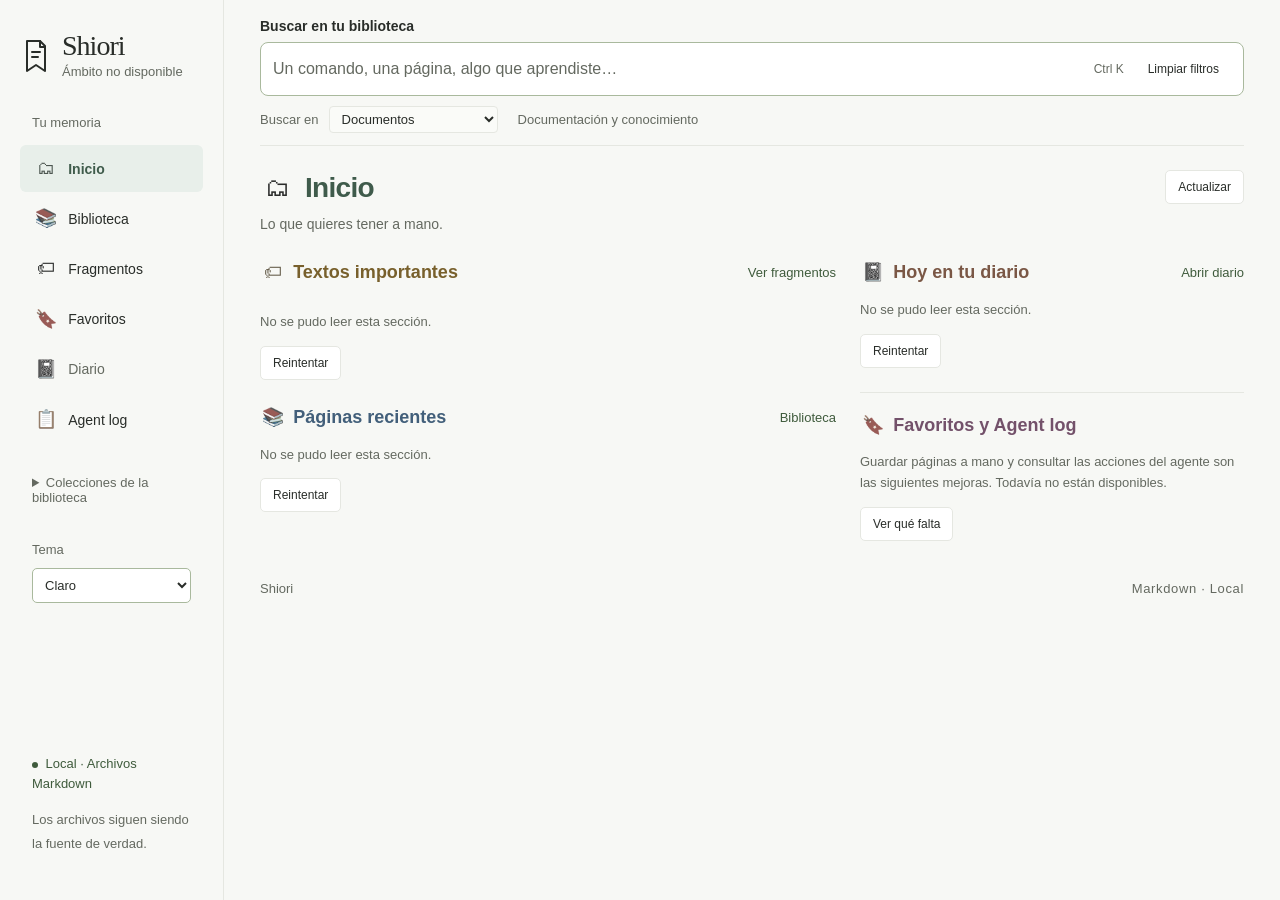
==== commit 3e94fb97: "style: give viewer sections muted colors and symbols" ====
--- a/src/second_brain/web/index.html
+++ b/src/second_brain/web/index.html
@@ -29,14 +29,14 @@
     <div class="search-options"><label>Buscar en<select id="view"><option value="documents">Documentos</option><option value="fragments">Fragmentos marcados</option></select></label><span id="search-context">Documentación y conocimiento</span></div>
     <p id="copy-message" role="status" aria-live="polite"></p>
   </section>
-  <header class="masthead"><div><h1 tabindex="-1">Inicio</h1><p class="subtitle">Lo que quieres tener a mano.</p></div><button id="refresh" class="quiet">Actualizar</button></header>
+  <header class="masthead"><div><div class="title-line"><span id="screen-symbol" class="identity-symbol" aria-hidden="true"></span><h1 tabindex="-1">Inicio</h1></div><p class="subtitle">Lo que quieres tener a mano.</p></div><button id="refresh" class="quiet">Actualizar</button></header>
   <section id="home-panel" hidden aria-label="Tu mesa de trabajo">
     <div class="home-grid">
-      <div class="home-column"><section class="home-fragments"><div class="panel-heading"><h2>Textos importantes</h2><button class="quiet" data-go="fragmentos">Ver fragmentos</button></div><div id="home-shortcuts" class="fragment-shortcuts" aria-label="Accesos a fragmentos"></div><div id="home-fragments" aria-live="polite"></div></section>
-      <section><div class="panel-heading"><h2>Páginas recientes</h2><button class="quiet" data-go="biblioteca">Biblioteca</button></div><div id="home-pages" aria-live="polite"></div></section>
+      <div class="home-column"><section class="home-fragments"><div class="panel-heading"><h2 data-identity-key="fragmentos">Textos importantes</h2><button class="quiet" data-go="fragmentos">Ver fragmentos</button></div><div id="home-shortcuts" class="fragment-shortcuts" aria-label="Accesos a fragmentos"></div><div id="home-fragments" aria-live="polite"></div></section>
+      <section><div class="panel-heading"><h2 data-identity-key="biblioteca">Páginas recientes</h2><button class="quiet" data-go="biblioteca">Biblioteca</button></div><div id="home-pages" aria-live="polite"></div></section>
       </div><div class="home-column">
-      <section><div class="panel-heading"><h2>Hoy en tu diario</h2><button class="quiet" data-go="diario">Abrir diario</button></div><div id="home-journal" aria-live="polite"></div></section>
-      <section class="upcoming"><h2>Favoritos y Agent log</h2><p>Guardar páginas a mano y consultar las acciones del agente son las siguientes mejoras. Todavía no están disponibles.</p><button class="quiet" data-go="favoritos">Ver qué falta</button></section>
+      <section><div class="panel-heading"><h2 data-identity-key="diario">Hoy en tu diario</h2><button class="quiet" data-go="diario">Abrir diario</button></div><div id="home-journal" aria-live="polite"></div></section>
+      <section class="upcoming"><h2 data-identity-key="favoritos">Favoritos y Agent log</h2><p>Guardar páginas a mano y consultar las acciones del agente son las siguientes mejoras. Todavía no están disponibles.</p><button class="quiet" data-go="favoritos">Ver qué falta</button></section>
       </div>
     </div>
   </section>
--- a/src/second_brain/web/style.css
+++ b/src/second_brain/web/style.css
@@ -1157,3 +1157,44 @@
 .collections .collection[aria-pressed=true] {font-weight:600;color:var(--ink)}
 
 .home-grid .result .kind,.home-grid .result .result-foot,.home-grid .fragment-result .result-foot,.home-grid .panel-heading .quiet,.home-grid .fragment-result .quiet,.theme-picker select,footer {font-size:13px}
+
+/* Destination identity uses muted ink/tint pairs; content highlight colors keep their meaning. */
+:root {
+  --identity-inicio: #3f5b4b; --identity-inicio-soft: #e8efea;
+  --identity-biblioteca: #425f7a; --identity-biblioteca-soft: #e8eef3;
+  --identity-fragmentos: #78602c; --identity-fragmentos-soft: #f3eedf;
+  --identity-favoritos: #73516a; --identity-favoritos-soft: #f0e8ed;
+  --identity-diario: #7a5745; --identity-diario-soft: #f1eae4;
+  --identity-log: #53616a; --identity-log-soft: #e9edef;
+}
+:root[data-theme="dark"] {
+  --identity-inicio: #afc8b7; --identity-inicio-soft: #28352d;
+  --identity-biblioteca: #acc5df; --identity-biblioteca-soft: #293542;
+  --identity-fragmentos: #ddc58e; --identity-fragmentos-soft: #393327;
+  --identity-favoritos: #d7b6cc; --identity-favoritos-soft: #3b2d37;
+  --identity-diario: #d8bba7; --identity-diario-soft: #3a302a;
+  --identity-log: #b9c7cf; --identity-log-soft: #2b343a;
+}
+:root[data-theme="latte"] {
+  --identity-inicio-soft: #e1e6d7; --identity-biblioteca-soft: #e1e5e6;
+  --identity-fragmentos-soft: #eadfbe; --identity-favoritos-soft: #e9dce0;
+  --identity-diario-soft: #e8d9ca; --identity-log-soft: #e0dfd9;
+}
+[data-identity="inicio"] {--identity:var(--identity-inicio);--identity-soft:var(--identity-inicio-soft)}
+[data-identity="biblioteca"] {--identity:var(--identity-biblioteca);--identity-soft:var(--identity-biblioteca-soft)}
+[data-identity="fragmentos"] {--identity:var(--identity-fragmentos);--identity-soft:var(--identity-fragmentos-soft)}
+[data-identity="favoritos"] {--identity:var(--identity-favoritos);--identity-soft:var(--identity-favoritos-soft)}
+[data-identity="diario"] {--identity:var(--identity-diario);--identity-soft:var(--identity-diario-soft)}
+[data-identity="agent-log"] {--identity:var(--identity-log);--identity-soft:var(--identity-log-soft)}
+.identity-symbol {display:inline-block;flex:none;width:1.4em;text-align:center;font-family:"Segoe UI Emoji","Apple Color Emoji",sans-serif;font-size:18px;font-weight:400;line-height:1.4;filter:saturate(.35)}
+.destination {display:flex;align-items:center;gap:10px}
+.destination.active {color:var(--identity);background:var(--identity-soft)}
+.title-line {display:flex;align-items:center;gap:10px;margin-bottom:8px}
+.title-line .identity-symbol {font-size:25px}
+.masthead .title-line h1 {margin:0;color:var(--identity)}
+.panel-heading h2[data-identity],.upcoming h2[data-identity] {display:flex;align-items:center;gap:8px;color:var(--identity)}
+.identity-label {display:inline-flex;align-items:center;gap:6px;color:var(--identity)!important;letter-spacing:normal}
+.identity-label .identity-symbol {font-size:14px}
+.shortcut[data-identity] {display:inline-flex;align-items:center;gap:6px;color:var(--identity);border-color:var(--identity)}
+.shortcut[data-identity][aria-pressed=true] {color:var(--identity);background:var(--identity-soft);border-color:var(--identity)}
+.shortcut .identity-symbol {font-size:16px}
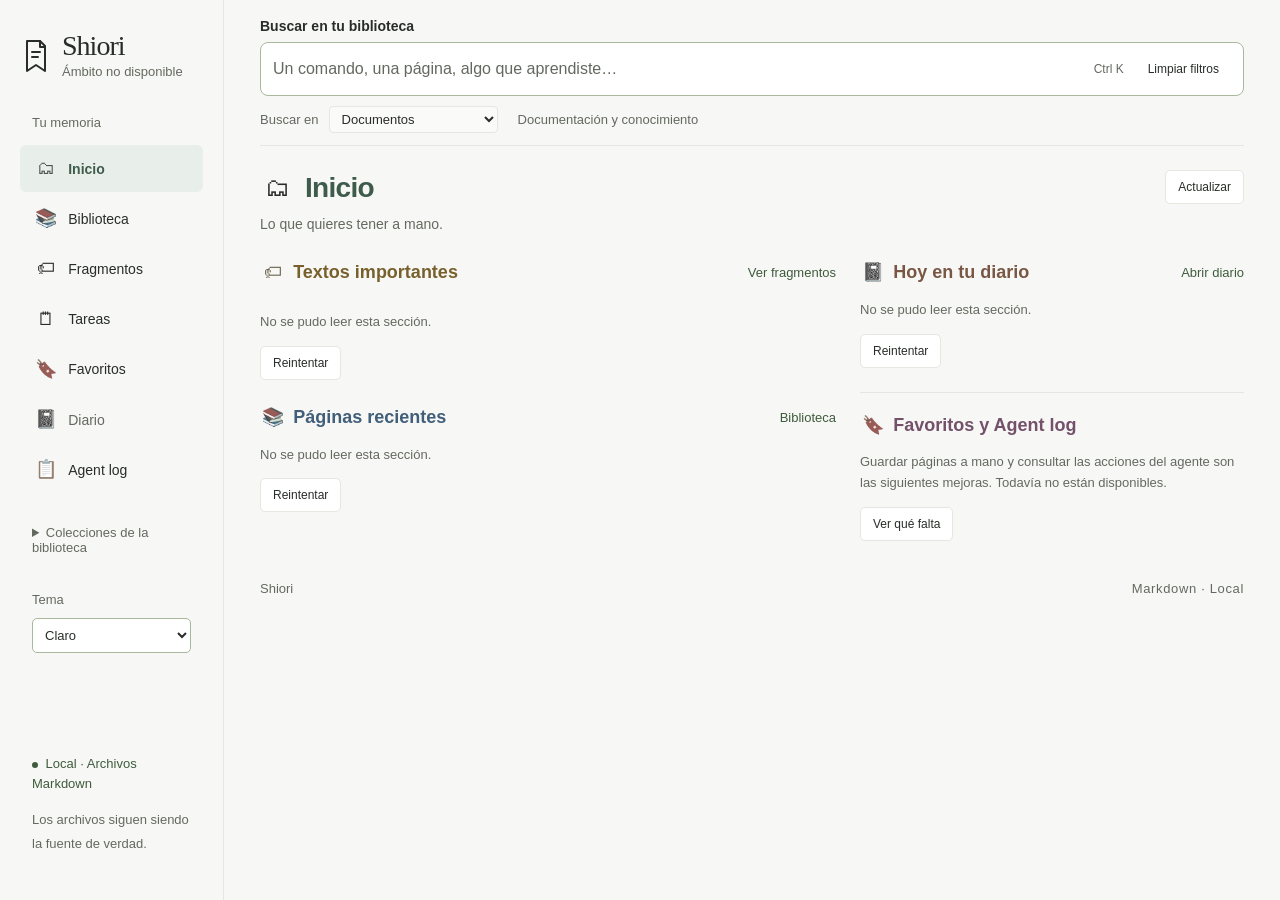
==== commit c945d803: "feat: add issue task pages with linked context and highlights" ====
--- a/src/second_brain/web/index.html
+++ b/src/second_brain/web/index.html
@@ -10,6 +10,7 @@
     <button class="destination" data-screen="inicio">Inicio</button>
     <button class="destination" data-screen="biblioteca">Biblioteca</button>
     <button class="destination" data-screen="fragmentos">Fragmentos</button>
+    <button class="destination" data-screen="tareas">Tareas</button>
     <button class="destination" data-screen="favoritos">Favoritos</button>
     <button class="destination collection" data-screen="diario" data-kind="journal">Diario</button>
     <button class="destination" data-screen="agent-log">Agent log</button>
@@ -41,6 +42,16 @@
     </div>
   </section>
   <section id="upcoming-panel" hidden aria-label="Funcionalidad pendiente"><h2 id="upcoming-title"></h2><p id="upcoming-description"></p><button class="quiet" data-go="biblioteca">Ir a la biblioteca</button></section>
+  <section id="tasks-panel" hidden aria-label="Fichas de tareas">
+    <div class="panel-heading"><p>Un lugar para reunir el contexto de cada incidencia.</p><button id="task-new" class="quiet" type="button">Nueva tarea</button></div>
+    <form id="task-editor" hidden>
+      <h2 id="task-editor-title">Nueva tarea</h2>
+      <div class="task-fields"><label>Código<input id="task-key" placeholder="DEMO-1234" maxlength="40" required autocomplete="off"></label><label>Título<input id="task-title" maxlength="160" required></label><label>Estado<select id="task-status"><option value="open">Abierta</option><option value="in-progress">En curso</option><option value="blocked">Bloqueada</option><option value="done">Terminada</option></select></label><label>Proyecto<input id="task-project" maxlength="100" pattern="[a-z0-9][a-z0-9-]{0,99}" placeholder="Opcional"></label><label>Etiquetas, separadas por comas<input id="task-tags" maxlength="2000"></label></div>
+      <label>Notas de la tarea (Markdown)<textarea id="task-body" rows="9" maxlength="12000" placeholder="Contexto, pasos, comandos, resultados…"></textarea></label>
+      <div><button type="submit">Guardar tarea</button><button id="task-cancel" type="button" class="quiet">Cerrar edición</button></div>
+    </form>
+    <p id="task-message" role="status" aria-live="polite"></p>
+  </section>
   <section id="journal-panel" hidden aria-label="Diario por proyecto">
     <div class="journal-filters">
       <label>Proyecto<input id="journal-project" list="journal-projects" maxlength="100" pattern="[a-z0-9][a-z0-9-]{0,99}" placeholder="Todos los proyectos" autocomplete="off"><datalist id="journal-projects"></datalist></label>
@@ -88,7 +99,9 @@
   <div id="warning" role="status" aria-live="polite" aria-atomic="true" hidden></div>
   <section class="workspace">
     <div class="results-panel"><div class="results-heading"><h2 id="collection-title">Todo el contenido</h2><span id="count" aria-live="polite">Cargando…</span></div><div id="results" aria-busy="true"></div><div class="paging"><button id="prev" class="quiet" disabled>Anterior</button><span id="page"></span><button id="next" class="quiet" disabled>Siguiente</button></div></div>
-    <section class="reader" aria-label="Lector de documentos"><div id="reader-empty"><span class="empty-symbol" aria-hidden="true">Aa</span><h2>Un espacio para leer.</h2><p>Abre un documento de la lista para consultar<br>su contenido, contexto y referencias.</p></div><div id="reader-content" hidden><button id="back" class="quiet">← Volver a resultados</button><p class="metadata-label" id="reader-source"></p><h2 id="reader-title" tabindex="-1"></h2><div id="reader-meta"></div><details id="toc-wrap"><summary>En este documento</summary><nav id="toc" aria-label="Índice del documento"></nav></details><section id="marks-panel" hidden>
+    <section class="reader" aria-label="Lector de documentos"><div id="reader-empty"><span class="empty-symbol" aria-hidden="true">Aa</span><h2>Un espacio para leer.</h2><p>Abre un documento de la lista para consultar<br>su contenido, contexto y referencias.</p></div><div id="reader-content" hidden><button id="back" class="quiet">← Volver a resultados</button><p class="metadata-label" id="reader-source"></p><h2 id="reader-title" tabindex="-1"></h2><div id="reader-meta"></div>
+    <section id="task-context" hidden aria-label="Contexto de la tarea"><button id="task-edit" class="quiet" type="button">Editar tarea</button><details id="task-resources"><summary id="task-resources-summary">Vínculos de esta tarea</summary><div id="task-links"></div><form id="task-web-form"><label>Enlace web<input id="task-web-url" type="url" maxlength="2000" required placeholder="https://example.test/issue/DEMO-1234"></label><label>Nombre del enlace<input id="task-web-label" maxlength="160" required></label><button type="submit" class="quiet">Añadir enlace</button></form></details></section>
+    <details id="task-link-panel"><summary>Vincular a una tarea</summary><form id="task-link-form"><label>Código de la tarea<input id="task-link-key" maxlength="40" placeholder="DEMO-1234" required></label><label>Qué vincular<select id="task-link-selection"><option value="">Esta página</option></select></label><button class="quiet" type="submit">Guardar vínculo</button></form></details><p id="task-link-message" role="status" aria-live="polite"></p><details id="toc-wrap"><summary>En este documento</summary><nav id="toc" aria-label="Índice del documento"></nav></details><section id="marks-panel" hidden>
       <div class="mark-toolbar"><button id="mark-selection" type="button">Marcar selección</button><button id="mark-reload" type="button" class="quiet">Recargar marcas</button><span id="mark-count"></span><small id="mark-selection-hint">Selecciona texto dentro del documento.</small></div>
       <article id="reader-body"></article>
       <p id="mark-message" role="status" aria-live="polite"></p><button id="mark-cancel-relink" class="quiet" type="button" hidden>Cancelar reparación</button>
--- a/src/second_brain/web/style.css
+++ b/src/second_brain/web/style.css
@@ -1198,3 +1198,23 @@
 .shortcut[data-identity] {display:inline-flex;align-items:center;gap:6px;color:var(--identity);border-color:var(--identity)}
 .shortcut[data-identity][aria-pressed=true] {color:var(--identity);background:var(--identity-soft);border-color:var(--identity)}
 .shortcut .identity-symbol {font-size:16px}
+
+[data-identity="tareas"] {--identity:#396a68;--identity-soft:#e3efed}
+:root[data-theme="dark"] [data-identity="tareas"] {--identity:#afd0cc;--identity-soft:#273a38}
+:root[data-theme="latte"] [data-identity="tareas"] {--identity-soft:#dce4d9}
+#task-editor {display:flex;flex-direction:column;gap:16px;padding:20px;background:var(--paper);border:1px solid var(--line);margin:12px 0}
+.task-fields {display:flex;flex-wrap:wrap;gap:16px}
+#tasks-panel label,#task-context label,#task-link-panel label {display:flex;flex-direction:column;gap:6px;font-size:13px;color:var(--ink)}
+#tasks-panel input,#tasks-panel textarea,#task-context input,#task-link-panel input {background:var(--paper);border:1px solid var(--strong-line);border-radius:5px;padding:9px;color:var(--ink);max-width:100%;min-width:0}
+#task-body {width:100%;resize:vertical;font:inherit;line-height:1.6}
+#task-key {text-transform:uppercase}
+#task-context,#task-link-panel {border-block:1px solid var(--line);padding:12px 0;margin:16px 0;font-size:13px;line-height:1.7}
+.task-link-row {display:flex;align-items:center;justify-content:space-between;gap:12px;overflow-wrap:anywhere;margin:8px 0}
+.task-link-row>button:first-child {text-align:left;min-width:0}
+#task-web-form,#task-link-form {display:flex;gap:12px;align-items:end;flex-wrap:wrap;margin:12px 0}
+#task-web-form label,#task-link-form label {flex:1;min-width:160px}
+#task-message,#task-link-message {font-size:13px;line-height:1.6;color:var(--green)}
+
+body[data-screen="tareas"] .result h3 {font-size:16px}
+body[data-screen="tareas"] .result p {font-size:14px}
+body[data-screen="tareas"] :is(.result .kind,.result .result-foot,.results-heading h2,.results-heading span,.basic-filters label,.metadata-label,.tag,.quiet) {font-size:13px}
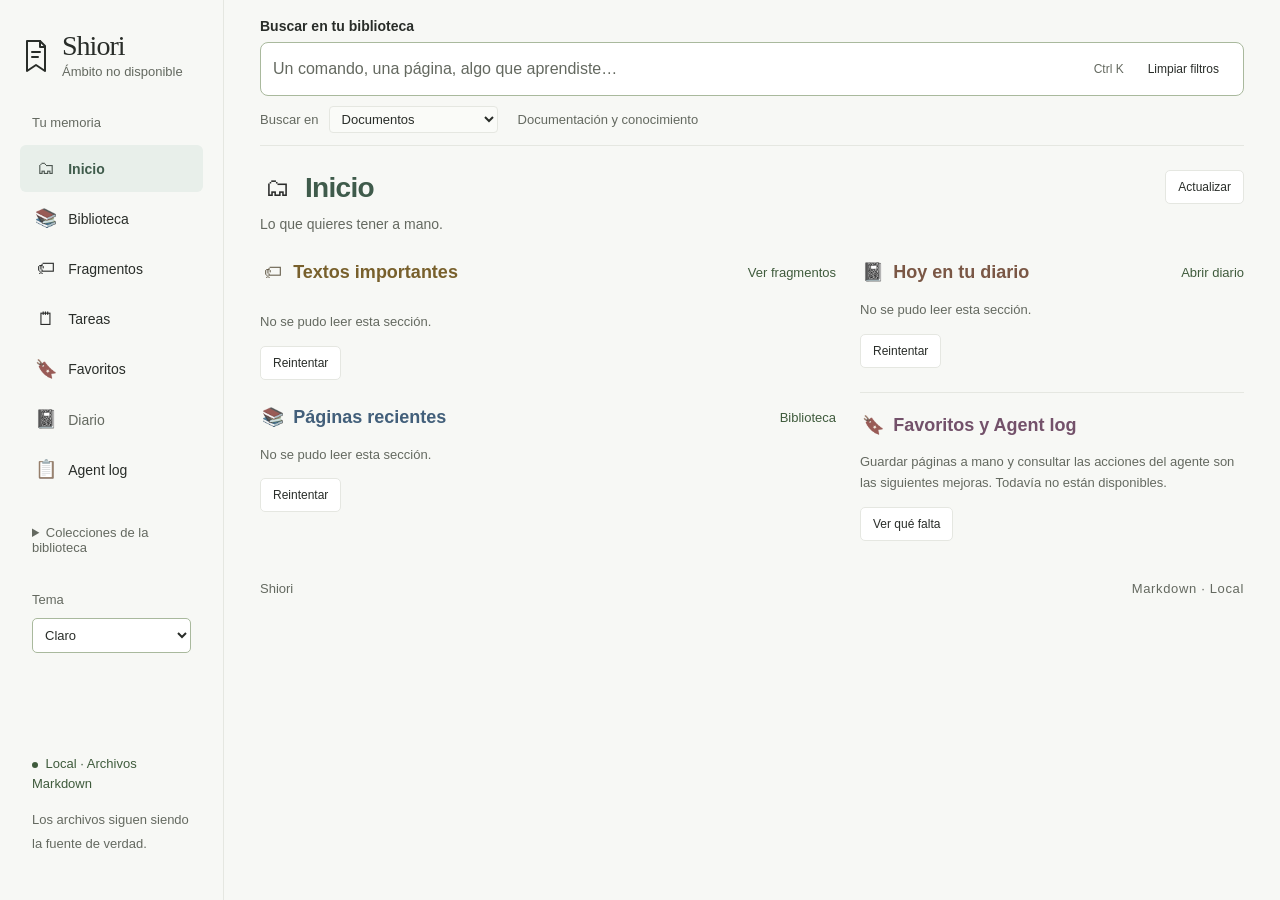
==== commit 754ce7d8: "feat: browse daily journal and historical months" ====
--- a/src/second_brain/web/index.html
+++ b/src/second_brain/web/index.html
@@ -53,18 +53,22 @@
     <p id="task-message" role="status" aria-live="polite"></p>
   </section>
   <section id="journal-panel" hidden aria-label="Diario por proyecto">
+    <input id="journal-period" type="hidden" value="today">
+    <input id="journal-from" type="hidden"><input id="journal-to" type="hidden">
+    <div class="journal-daybar"><div class="journal-periods" role="group" aria-label="Periodo del diario"><button type="button" class="quiet" data-journal-period="today" aria-pressed="true">Hoy</button><button type="button" class="quiet" data-journal-period="yesterday" aria-pressed="false">Ayer</button><button type="button" class="quiet" data-journal-period="week" aria-pressed="false">Últimos 7 días</button></div><div class="journal-day-steps"><button id="journal-previous" type="button" class="quiet">Día anterior</button><button id="journal-next-day" type="button" class="quiet">Día siguiente</button></div></div>
     <div class="journal-filters">
       <label>Proyecto<input id="journal-project" list="journal-projects" maxlength="100" pattern="[a-z0-9][a-z0-9-]{0,99}" placeholder="Todos los proyectos" autocomplete="off"><datalist id="journal-projects"></datalist></label>
-      <details id="journal-dates"><summary>Periodo</summary><div class="journal-date-fields"><label>Desde<input id="journal-from" type="date"></label><label>Hasta<input id="journal-to" type="date"></label></div></details>
+      <details id="journal-dates"><summary>Histórico · elegir fecha o mes</summary><form id="journal-month-form"><label>Mes del histórico<input id="journal-month" type="month" required></label><div class="journal-periods"><button id="journal-previous-month" type="button" class="quiet">Mes anterior</button><button type="submit" class="quiet">Ver mes</button><button id="journal-next-month" type="button" class="quiet">Mes siguiente</button></div></form><form id="journal-period-form"><div class="journal-date-fields"><label>Desde<input id="journal-range-from" type="date" required></label><label>Hasta<input id="journal-range-to" type="date" required></label></div><button type="submit" class="quiet">Ver periodo</button><p>Cualquier fecha conservada, sin límite de antigüedad. Hasta 31 días por consulta.</p></form></details>
       <button id="journal-resume" class="quiet" disabled>Retomar proyecto</button>
     </div>
+    <div class="journal-day-heading"><h2 id="journal-period-title" tabindex="-1">Hoy</h2><p id="journal-timezone" class="journal-meta"></p></div>
     <p id="journal-message" role="status" aria-live="polite"></p>
     <section id="journal-resume-result" class="journal-resume" hidden aria-label="Contexto para retomar"></section>
     <div class="journal-mobile-tabs" role="group" aria-label="Sección del diario"><button type="button" data-journal-pane="feed" aria-pressed="true">Avances</button><button type="button" data-journal-pane="tasks" aria-pressed="false">Pendientes</button></div>
     <div class="journal-grid">
-      <section class="journal-feed"><div class="journal-section-head"><h2>Avances</h2><span id="journal-count"></span></div><div id="journal-entries" aria-busy="false"></div><button id="journal-more" class="quiet" hidden>Más avances</button></section>
-      <section class="journal-tasks"><div class="journal-section-head"><h2>Pendientes con seguimiento</h2><span id="journal-task-count"></span></div>
-        <p class="journal-help">Pendientes de todo el historial del proyecto. El periodo filtra los avances; sus próximos pasos son sugerencias históricas.</p>
+      <section class="journal-feed" aria-label="Avances del periodo"><div class="journal-section-head"><h2>Lo que quedó registrado</h2><span id="journal-count"></span></div><div id="journal-entries" aria-busy="false"></div><button id="journal-more" class="quiet" hidden>Más avances</button></section>
+      <section class="journal-tasks" aria-label="Pendientes actuales"><div class="journal-section-head"><h2>Pendientes actuales</h2><span id="journal-task-count"></span></div>
+        <p class="journal-help">Estado más reciente de todo el historial. Sigue aquí aunque consultes otro día.</p>
         <label>Ver<select id="journal-task-filter"><option value="active">Abiertos y bloqueados</option><option value="all">Todos los estados</option></select></label>
         <div id="journal-task-list"></div><button id="journal-tasks-more" class="quiet" hidden>Más pendientes</button>
         <details id="journal-new-task"><summary>Nuevo pendiente</summary><form id="journal-task-form"><label>Título<input id="journal-task-title" maxlength="200" required></label><label>Contexto o siguiente acción<textarea id="journal-task-details" maxlength="500" rows="2"></textarea></label><button type="submit">Guardar pendiente</button><p>Selecciona un proyecto para guardarlo.</p></form></details>
--- a/src/second_brain/web/style.css
+++ b/src/second_brain/web/style.css
@@ -1022,37 +1022,58 @@
 
 /* Diary: feed 2fr + task rail 1fr + one 24px gutter; both share canvas edges. */
 .journal-active .masthead h1 {font-size:28px;letter-spacing:normal}
+.journal-daybar {display:flex;justify-content:space-between;gap:16px;flex-wrap:wrap;margin-bottom:12px}
+.journal-periods,.journal-day-steps {display:flex;gap:8px;flex-wrap:wrap}
+.journal-periods button[aria-pressed=true] {background:var(--identity-diario-soft);color:var(--identity-diario);border-color:var(--identity-diario)}
+.journal-day-heading {margin:16px 0}
+.journal-day-heading h2 {font-size:22px;line-height:1.4;margin:0;font-weight:600}
+.journal-day-heading p {margin:6px 0}
 .journal-filters {display:flex;align-items:end;gap:16px;flex-wrap:wrap;margin-bottom:16px}
 .journal-filters label {display:flex;flex-direction:column;gap:6px;min-width:180px}
 .journal-filters details {position:relative}
 .journal-filters summary {padding:10px 0;cursor:pointer}
 .journal-date-fields {display:flex;gap:16px;flex-wrap:wrap;padding-top:12px}
 #journal-message {min-height:22px;color:var(--muted);margin:16px 0}
-.journal-grid {display:grid;grid-template-columns:minmax(0,2fr) minmax(280px,1fr);gap:24px;align-items:start}
+#journal-message:empty {display:none}
+#journal-panel .quiet,#journal-panel .journal-filters label {font-size:13px}
+.journal-grid {display:grid;grid-template-columns:minmax(0,2fr) minmax(300px,1fr);gap:32px;align-items:start}
+.journal-grid>section {min-width:0}
 .journal-section-head {display:flex;align-items:baseline;justify-content:space-between;gap:12px;border-bottom:1px solid var(--line);padding-bottom:12px;margin-bottom:16px;flex-wrap:wrap}
 .journal-section-head h2,.journal-resume h2 {font-size:18px;margin:0;font-weight:600}
-.journal-section-head span {font-size:12px;color:var(--muted);font-variant-numeric:tabular-nums}
+.journal-section-head span {font-size:13px;color:var(--muted);font-variant-numeric:tabular-nums}
+.journal-day {margin:0 0 32px}
+.journal-day-title {display:flex;align-items:center;justify-content:space-between;gap:16px;flex-wrap:wrap;padding:12px 16px;background:var(--identity-diario-soft);color:var(--identity-diario);font-size:14px;font-weight:600}
+.journal-project-group {margin-top:20px}
+.journal-project-group>h3 {font-size:16px;font-weight:600;margin:0 0 16px}
 .journal-thread {border-bottom:1px solid var(--line);padding:0 0 20px;margin:0 0 20px}
+.journal-thread>.journal-meta {margin-bottom:4px}
 .journal-entry {overflow-wrap:anywhere}
-.journal-entry h3,.journal-task h3 {font-size:16px;margin:8px 0;font-weight:600}
-.journal-entry h4 {font-size:14px;margin:12px 0 6px;font-weight:600}
+.journal-entry h4,.journal-task h3 {font-size:16px;margin:8px 0;font-weight:600}
+.journal-entry h5 {font-size:14px;margin:12px 0 6px;font-weight:600}
 .journal-entry p,.journal-task p {margin:8px 0;white-space:pre-wrap}
-.journal-meta,.journal-help {font-size:12px;color:var(--muted);line-height:1.6}
+.journal-meta,.journal-help {font-size:13px;color:var(--muted);line-height:1.6}
+.journal-outcome {font-size:15px;line-height:1.7}
 .journal-progress {margin:12px 0}
+.journal-progress[data-progress=blockers] {padding:8px 12px;background:var(--warning);color:var(--warning-ink)}
+.journal-progress[data-progress=checks] h5 {color:var(--green)}
 .journal-progress ul {margin:0;padding-left:20px}
-.journal-progress li {white-space:pre-wrap;margin:4px 0}
+.journal-progress li {white-space:pre-wrap;margin:4px 0;font-size:14px;line-height:1.65}
+.journal-entry-links {display:flex;gap:8px;flex-wrap:wrap;margin-top:12px}
+.journal-entry-links button {font-size:13px}
+.journal-task-comparison {border-left:2px solid var(--line);padding-left:12px;margin:12px 0}
+.journal-task-comparison>p:first-child {font-size:14px;font-weight:600}
 .journal-thread details,.journal-task details {margin-top:12px}
 .journal-thread summary,.journal-task summary,#journal-new-task>summary {cursor:pointer;font-size:13px;padding:6px 0;color:var(--ink)}
 .journal-thread details .journal-entry {border-left:2px solid var(--line);padding-left:16px;margin-top:20px}
 .journal-task {border-bottom:1px solid var(--line);padding:16px 0;overflow-wrap:anywhere}
 .journal-tasks>label {display:flex;align-items:center;gap:12px;color:var(--muted);font-size:13px}
-.journal-status {display:inline-block;font-size:12px;color:var(--muted)}
+.journal-status {display:inline-block;font-size:13px;color:var(--muted)}
 .journal-status[data-status=blocked] {color:var(--warning-ink);background:var(--warning);padding:2px 6px;border-radius:4px}
 .journal-status[data-status=done] {color:var(--green)}
 #journal-panel form {display:flex;flex-direction:column;gap:12px;margin-top:12px}
 #journal-panel form label {display:flex;flex-direction:column;gap:6px;font-size:13px}
 #journal-panel form button {align-self:start}
-#journal-panel form p {font-size:12px;color:var(--muted)}
+#journal-panel form p {font-size:13px;color:var(--muted)}
 #journal-panel input,#journal-panel textarea,#journal-panel select {max-width:100%;min-width:0}
 #journal-panel textarea {resize:vertical;font:inherit;line-height:1.5;border:1px solid var(--strong-line);border-radius:6px;background:var(--paper);color:var(--ink);padding:8px}
 .journal-resume {background:var(--subtle);border:1px solid var(--line);padding:20px;margin:16px 0 24px;overflow-wrap:anywhere}
@@ -1065,7 +1086,7 @@
 @media(max-width:650px) {.journal-active .masthead h1 {font-size:24px}.journal-filters {gap:12px}.journal-filters>label {min-width:0;flex:1 1 160px}.journal-filters>details {flex:1 1 auto}.journal-filters>button {min-height:44px}.journal-date-fields {gap:12px}.journal-date-fields label {min-width:0;flex:1}.journal-date-fields input {width:100%}#journal-panel button,#journal-panel summary {min-height:44px}#journal-panel input,#journal-panel select {min-height:44px}.journal-section-head span {font-size:12px}.journal-resume {padding:16px}}
 .journal-mobile-tabs {display:none}
 #journal-panel input:not([type=date]) {height:36px;border:1px solid var(--strong-line);border-radius:6px;padding:7px 9px;background:var(--paper);color:var(--ink)}
-.journal-active .sidebar .metadata-label,.journal-active .brand small {font-size:11px}
+.journal-active .sidebar .metadata-label,.journal-active .brand small {font-size:13px}
 @media(max-width:1000px) {.journal-mobile-tabs {display:flex;gap:12px;border-bottom:1px solid var(--line);padding-bottom:12px;margin:12px 0 20px}.journal-mobile-tabs button[aria-pressed=true] {background:var(--selected);color:var(--ink)}#journal-panel[data-pane=feed] .journal-tasks,#journal-panel[data-pane=tasks] .journal-feed {display:none}}
 
 /* Desktop workspace: 224px navigation + centered fluid canvas (max 1456px),
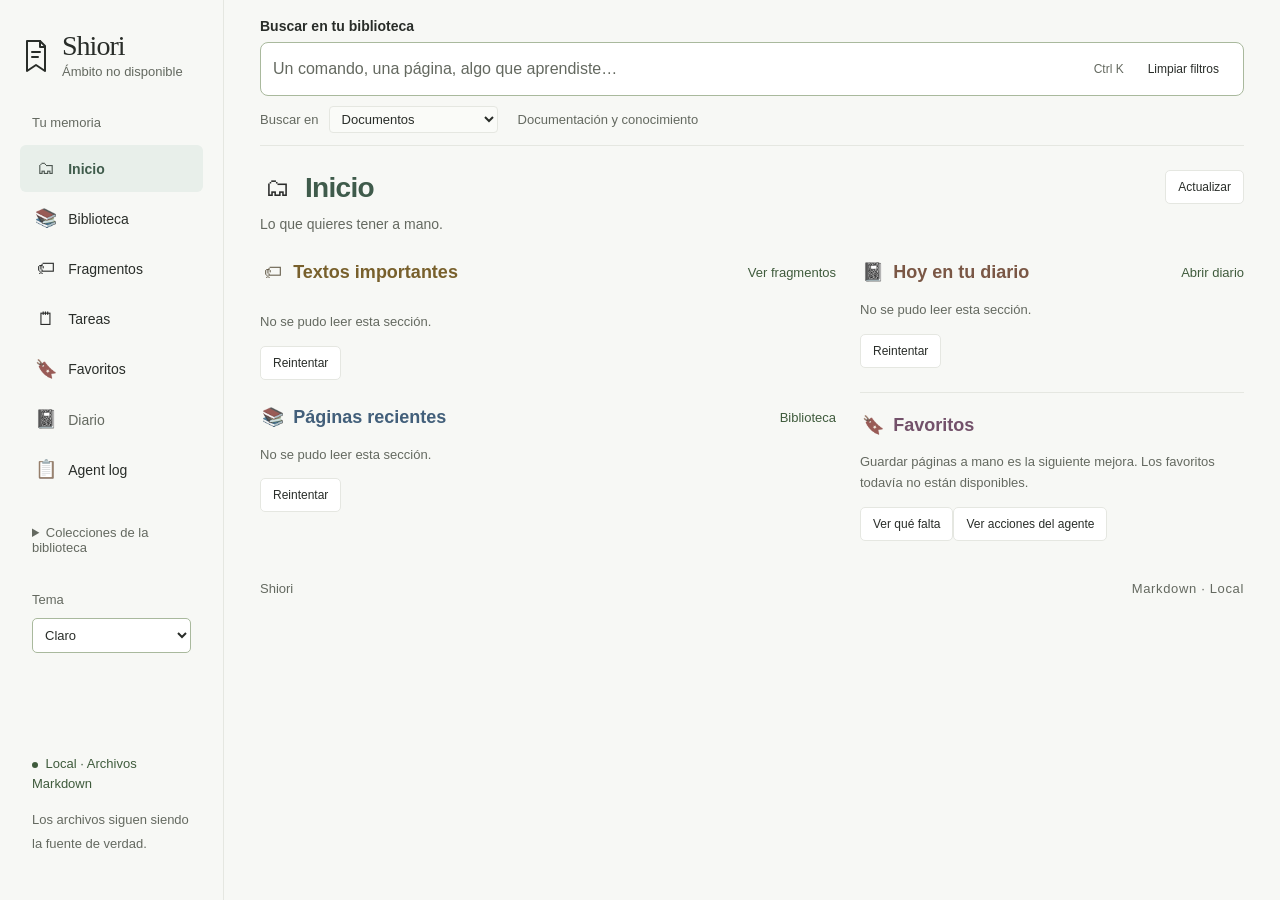
==== commit db0498b2: "feat: add opt-in agent activity log and diary links" ====
--- a/src/second_brain/web/index.html
+++ b/src/second_brain/web/index.html
@@ -1,6 +1,6 @@
 <!doctype html>
 <html lang="es">
-<head><meta charset="utf-8"><meta name="viewport" content="width=device-width, initial-scale=1"><meta name="description" content="Shiori: vuelve a lo que aprendiste. Tu biblioteca personal de documentación, comandos y conocimiento."><title>Shiori · Biblioteca</title><script src="theme.js"></script><link rel="stylesheet" href="style.css"><script src="highlights.js" defer></script><script src="journal.js" defer></script><script src="app.js" defer></script></head>
+<head><meta charset="utf-8"><meta name="viewport" content="width=device-width, initial-scale=1"><meta name="description" content="Shiori: vuelve a lo que aprendiste. Tu biblioteca personal de documentación, comandos y conocimiento."><title>Shiori · Biblioteca</title><script src="theme.js"></script><link rel="stylesheet" href="style.css"><script src="highlights.js" defer></script><script src="journal.js" defer></script><script src="agent-log.js" defer></script><script src="app.js" defer></script></head>
 <body>
 <a class="skip" href="#search">Ir a la búsqueda</a>
 <aside class="sidebar">
@@ -37,11 +37,18 @@
       <section><div class="panel-heading"><h2 data-identity-key="biblioteca">Páginas recientes</h2><button class="quiet" data-go="biblioteca">Biblioteca</button></div><div id="home-pages" aria-live="polite"></div></section>
       </div><div class="home-column">
       <section><div class="panel-heading"><h2 data-identity-key="diario">Hoy en tu diario</h2><button class="quiet" data-go="diario">Abrir diario</button></div><div id="home-journal" aria-live="polite"></div></section>
-      <section class="upcoming"><h2 data-identity-key="favoritos">Favoritos y Agent log</h2><p>Guardar páginas a mano y consultar las acciones del agente son las siguientes mejoras. Todavía no están disponibles.</p><button class="quiet" data-go="favoritos">Ver qué falta</button></section>
+      <section class="upcoming"><h2 data-identity-key="favoritos">Favoritos</h2><p>Guardar páginas a mano es la siguiente mejora. Los favoritos todavía no están disponibles.</p><button class="quiet" data-go="favoritos">Ver qué falta</button><button class="quiet" data-go="agent-log">Ver acciones del agente</button></section>
       </div>
     </div>
   </section>
   <section id="upcoming-panel" hidden aria-label="Funcionalidad pendiente"><h2 id="upcoming-title"></h2><p id="upcoming-description"></p><button class="quiet" data-go="biblioteca">Ir a la biblioteca</button></section>
+  <section id="agent-log-panel" hidden aria-label="Acciones registradas por agentes">
+    <input id="log-selected" type="hidden"><input id="log-journal-event" type="hidden"><input id="log-mode" type="hidden" value="today">
+    <div class="log-tools"><div role="group" aria-label="Días del Agent log"><button class="quiet" id="log-today" type="button">Hoy</button><button class="quiet" id="log-yesterday" type="button">Ayer</button></div><p id="log-activation"></p><button id="log-toggle" class="quiet" type="button" disabled>Activar registro</button></div>
+    <p class="log-coverage">Registros informados por el agente, con cobertura parcial. No son una auditoría automática de todas sus acciones.</p>
+    <form id="log-filter-form" class="log-filters"><label>Desde<input id="log-from" type="date" required></label><label>Hasta<input id="log-to" type="date" required></label><label>Proyecto<input id="log-project" maxlength="100" placeholder="Todos" pattern="[a-z0-9][a-z0-9-]{0,99}"></label><label>Sesión<input id="log-session" maxlength="100" placeholder="Todas" pattern="[a-z0-9][a-z0-9-]{0,99}"></label><label>Agente<select id="log-agent"><option value="">Todos</option><option value="codex">Codex</option><option value="augment-jetbrains">Augment</option><option value="claude-code">Claude Code</option><option value="manual">Manual</option></select></label><label>Acción<select id="log-kind"><option value="">Todas</option><option value="command-proposed">Comando propuesto</option><option value="command-attempted">Comando intentado</option><option value="command-executed">Comando ejecutado</option><option value="check">Comprobación</option><option value="file-changed">Archivo cambiado</option><option value="link-found">Enlace encontrado</option><option value="page-visited">Página visitada</option></select></label><label>Resultado<select id="log-outcome"><option value="">Todos</option><option value="success">Éxito</option><option value="failure">Fallo</option><option value="cancelled">Cancelado</option><option value="unknown">Desconocido</option></select></label><button class="quiet" type="submit">Aplicar filtros</button><button id="log-clear" class="quiet" type="button">Quitar filtros del log</button></form>
+    <p id="log-message" role="status" aria-live="polite"></p><div class="log-grid"><section aria-label="Lista de acciones"><div class="panel-heading"><h2>Acciones registradas</h2><span id="log-count"></span></div><p id="log-period" class="log-meta"></p><div id="log-list" aria-busy="false"></div><div class="paging"><button id="log-prev" class="quiet" disabled>Anterior</button><span id="log-page"></span><button id="log-next" class="quiet" disabled>Siguiente</button></div></section><section id="log-detail" aria-label="Detalle de la acción"><h2>Detalle de la acción</h2><p>Abre una acción para ver el comando completo, las referencias y su procedencia.</p></section></div>
+  </section>
   <section id="tasks-panel" hidden aria-label="Fichas de tareas">
     <div class="panel-heading"><p>Un lugar para reunir el contexto de cada incidencia.</p><button id="task-new" class="quiet" type="button">Nueva tarea</button></div>
     <form id="task-editor" hidden>
--- a/src/second_brain/web/style.css
+++ b/src/second_brain/web/style.css
@@ -1239,3 +1239,38 @@
 body[data-screen="tareas"] .result h3 {font-size:16px}
 body[data-screen="tareas"] .result p {font-size:14px}
 body[data-screen="tareas"] :is(.result .kind,.result .result-foot,.results-heading h2,.results-heading span,.basic-filters label,.metadata-label,.tag,.quiet) {font-size:13px}
+
+.log-tools {display:flex;align-items:center;gap:16px;flex-wrap:wrap}
+.log-tools>div {display:flex;gap:8px}
+.log-tools>p {flex:1;margin:0;font-size:13px;color:var(--muted)}
+.log-tools button[aria-pressed=true] {background:var(--identity-log-soft);color:var(--identity-log);border-color:var(--identity-log)}
+.log-coverage,.log-meta,#log-period {font-size:13px;line-height:1.65;color:var(--muted)}
+.log-coverage {margin:12px 0 20px;max-width:80ch}
+.log-filters {display:flex;align-items:end;gap:12px;flex-wrap:wrap;padding-bottom:20px;border-bottom:1px solid var(--line)}
+.log-filters label {display:flex;flex-direction:column;gap:6px;font-size:13px;min-width:120px}
+.log-filters input {width:150px;min-width:0;background:var(--paper);color:var(--ink);border:1px solid var(--strong-line);border-radius:5px;padding:8px;font:inherit}
+#agent-log-panel .quiet {font-size:13px}
+#log-message {font-size:14px;color:var(--green);line-height:1.6;margin:16px 0}
+#log-message:empty {display:none}
+.log-grid {display:grid;grid-template-columns:minmax(0,1.1fr) minmax(320px,1fr);gap:24px;margin-top:24px;align-items:start}
+.log-grid>section {min-width:0}
+.log-grid h2 {font-size:18px;margin:0 0 12px;font-weight:600}
+.log-grid .panel-heading h2 {margin:0}
+#log-count {font-size:13px;color:var(--muted)}
+.log-session-group>h3 {font-size:15px;font-weight:600;color:var(--identity-log);margin:20px 0 6px;line-height:1.5}
+.log-session-meta {font-size:13px;overflow-wrap:anywhere;margin:4px 0 12px;color:var(--muted)}
+.log-event {padding:16px 0;border-bottom:1px solid var(--line);overflow-wrap:anywhere}
+.log-event[data-selected=true] {background:var(--identity-log-soft);padding:16px 12px}
+.log-status {font-size:13px;font-weight:600;line-height:1.6;margin:0 0 8px;color:var(--identity-log)}
+.log-status[data-outcome=success] {color:var(--green)}
+.log-status[data-outcome=failure] {color:var(--warning-ink);background:var(--warning);padding:4px 8px}
+.log-summary,.log-full-summary {font-size:15px;line-height:1.65;white-space:pre-wrap;overflow-wrap:anywhere}
+.log-event pre,#log-detail pre {overflow:auto;max-height:360px;padding:12px;background:var(--subtle);border:1px solid var(--line);font-size:14px;line-height:1.7}
+.log-event>.quiet {margin-right:8px}
+#log-detail {background:var(--paper);border:1px solid var(--line);padding:20px;overflow-wrap:anywhere}
+#log-detail h3 {font-size:15px;font-weight:600;margin:24px 0 8px}
+.log-context {white-space:pre-wrap;font-size:14px;line-height:1.7}
+.log-reference {border-bottom:1px solid var(--line);padding:12px 0;font-size:14px;line-height:1.65}
+.log-target {overflow-wrap:anywhere;white-space:pre-wrap;font-size:13px;color:var(--muted)}
+.log-empty {font-size:14px;line-height:1.7;padding:16px 0;color:var(--muted)}
+@media(max-width:1000px) {.log-grid {grid-template-columns:1fr}.log-filters input {max-width:100%}#log-detail {padding:16px}}
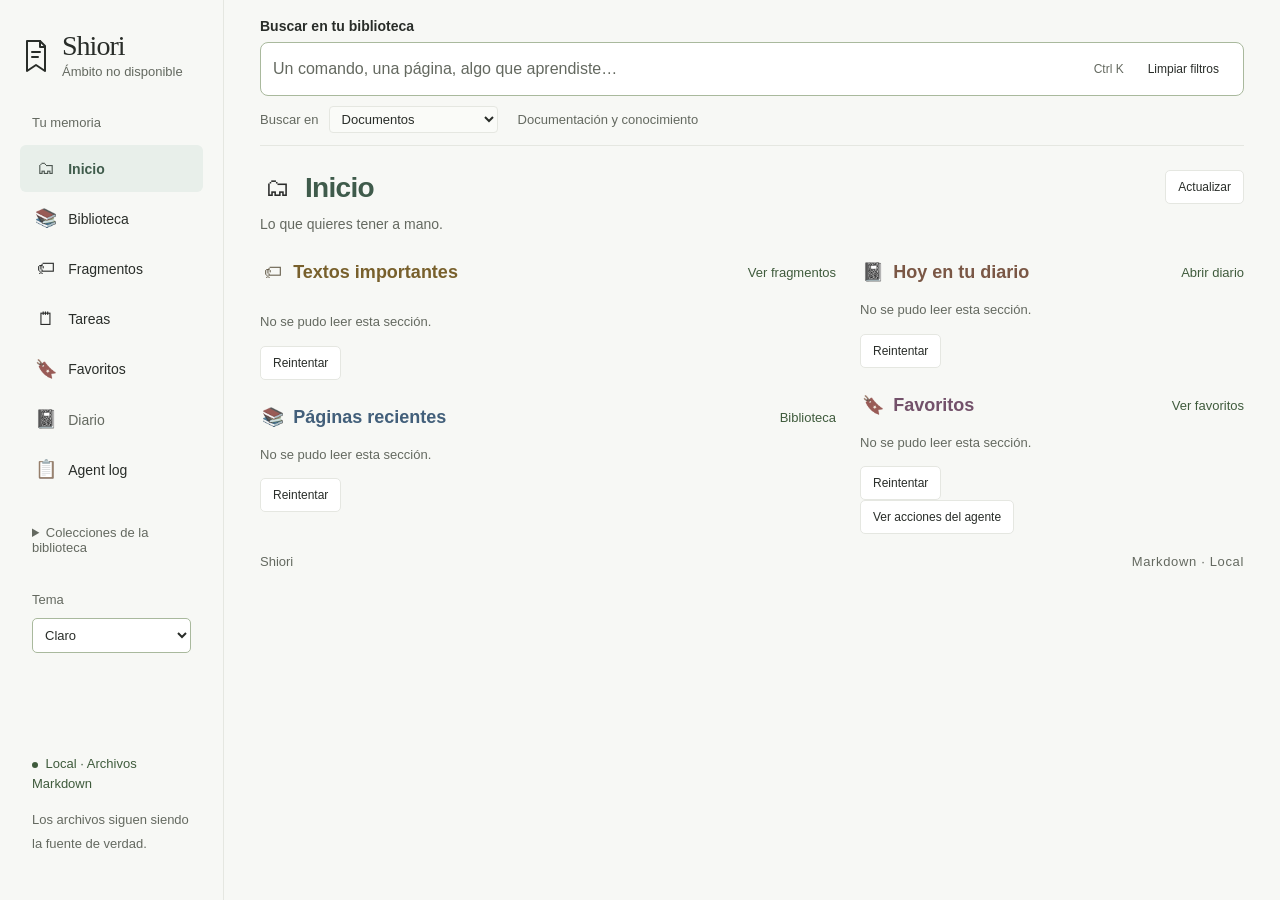
==== commit fa2fcc5b: "feat: share persistent favorites across viewer and agents" ====
--- a/src/second_brain/web/index.html
+++ b/src/second_brain/web/index.html
@@ -1,6 +1,6 @@
 <!doctype html>
 <html lang="es">
-<head><meta charset="utf-8"><meta name="viewport" content="width=device-width, initial-scale=1"><meta name="description" content="Shiori: vuelve a lo que aprendiste. Tu biblioteca personal de documentación, comandos y conocimiento."><title>Shiori · Biblioteca</title><script src="theme.js"></script><link rel="stylesheet" href="style.css"><script src="highlights.js" defer></script><script src="journal.js" defer></script><script src="agent-log.js" defer></script><script src="app.js" defer></script></head>
+<head><meta charset="utf-8"><meta name="viewport" content="width=device-width, initial-scale=1"><meta name="description" content="Shiori: vuelve a lo que aprendiste. Tu biblioteca personal de documentación, comandos y conocimiento."><title>Shiori · Biblioteca</title><script src="theme.js"></script><link rel="stylesheet" href="style.css"><script src="highlights.js" defer></script><script src="journal.js" defer></script><script src="agent-log.js" defer></script><script src="favorites.js" defer></script><script src="app.js" defer></script></head>
 <body>
 <a class="skip" href="#search">Ir a la búsqueda</a>
 <aside class="sidebar">
@@ -37,11 +37,16 @@
       <section><div class="panel-heading"><h2 data-identity-key="biblioteca">Páginas recientes</h2><button class="quiet" data-go="biblioteca">Biblioteca</button></div><div id="home-pages" aria-live="polite"></div></section>
       </div><div class="home-column">
       <section><div class="panel-heading"><h2 data-identity-key="diario">Hoy en tu diario</h2><button class="quiet" data-go="diario">Abrir diario</button></div><div id="home-journal" aria-live="polite"></div></section>
-      <section class="upcoming"><h2 data-identity-key="favoritos">Favoritos</h2><p>Guardar páginas a mano es la siguiente mejora. Los favoritos todavía no están disponibles.</p><button class="quiet" data-go="favoritos">Ver qué falta</button><button class="quiet" data-go="agent-log">Ver acciones del agente</button></section>
+      <section><div class="panel-heading"><h2 data-identity-key="favoritos">Favoritos</h2><button class="quiet" data-go="favoritos">Ver favoritos</button></div><div id="home-favorites" aria-live="polite"></div><button class="quiet" data-go="agent-log">Ver acciones del agente</button></section>
       </div>
     </div>
   </section>
-  <section id="upcoming-panel" hidden aria-label="Funcionalidad pendiente"><h2 id="upcoming-title"></h2><p id="upcoming-description"></p><button class="quiet" data-go="biblioteca">Ir a la biblioteca</button></section>
+  <section id="favorites-panel" hidden aria-label="Páginas y enlaces favoritos">
+    <div class="panel-heading"><p>Tus accesos guardados en este perfil, también disponibles para la IA.</p><button id="favorite-add" type="button">Guardar enlace web</button></div>
+    <form id="favorite-filter-form" class="favorite-filters"><label>Proyecto<input id="favorite-project" maxlength="100" placeholder="Todos" pattern="[a-z0-9][a-z0-9-]{0,99}"></label><label>Etiquetas, separadas por comas<input id="favorite-tags" maxlength="2000" placeholder="Todas"></label><label>Destino<select id="favorite-kind"><option value="">Todos</option><option value="documentation">Documentación</option><option value="note">Conocimiento</option><option value="journal">Diario</option><option value="task">Tarea</option><option value="web">Enlace web</option></select></label><label>Orden<select id="favorite-order"><option value="recent">Guardados recientemente</option><option value="title">Título</option></select></label><button class="quiet" type="submit">Aplicar filtros</button></form>
+    <form id="favorite-editor" hidden><h2 id="favorite-editor-title">Guardar enlace web</h2><p id="favorite-editor-help"></p><label>Destino · URL o ID de página<input id="favorite-target" required maxlength="2000" placeholder="https://example.test/guide"></label><label>Título<input id="favorite-title" required maxlength="160"></label><div class="favorite-filters"><label>Proyecto<input id="favorite-edit-project" maxlength="100" pattern="[a-z0-9][a-z0-9-]{0,99}" placeholder="Opcional"></label><label>Etiquetas, separadas por comas<input id="favorite-edit-tags" maxlength="2000"></label></div><button id="favorite-save" type="submit">Guardar favorito</button><button id="favorite-cancel" type="button" class="quiet">Cerrar edición</button></form>
+    <div class="panel-heading favorite-list-heading"><h2>Lo que guardaste</h2><span id="favorite-count"></span></div><p id="favorite-status" role="status" aria-live="polite"></p><div id="favorite-list" aria-busy="false"></div><div class="paging"><button id="favorite-prev" class="quiet" disabled>Anterior</button><span id="favorite-page"></span><button id="favorite-next" class="quiet" disabled>Siguiente</button></div>
+  </section>
   <section id="agent-log-panel" hidden aria-label="Acciones registradas por agentes">
     <input id="log-selected" type="hidden"><input id="log-journal-event" type="hidden"><input id="log-mode" type="hidden" value="today">
     <div class="log-tools"><div role="group" aria-label="Días del Agent log"><button class="quiet" id="log-today" type="button">Hoy</button><button class="quiet" id="log-yesterday" type="button">Ayer</button></div><p id="log-activation"></p><button id="log-toggle" class="quiet" type="button" disabled>Activar registro</button></div>
@@ -110,7 +115,7 @@
   <div id="warning" role="status" aria-live="polite" aria-atomic="true" hidden></div>
   <section class="workspace">
     <div class="results-panel"><div class="results-heading"><h2 id="collection-title">Todo el contenido</h2><span id="count" aria-live="polite">Cargando…</span></div><div id="results" aria-busy="true"></div><div class="paging"><button id="prev" class="quiet" disabled>Anterior</button><span id="page"></span><button id="next" class="quiet" disabled>Siguiente</button></div></div>
-    <section class="reader" aria-label="Lector de documentos"><div id="reader-empty"><span class="empty-symbol" aria-hidden="true">Aa</span><h2>Un espacio para leer.</h2><p>Abre un documento de la lista para consultar<br>su contenido, contexto y referencias.</p></div><div id="reader-content" hidden><button id="back" class="quiet">← Volver a resultados</button><p class="metadata-label" id="reader-source"></p><h2 id="reader-title" tabindex="-1"></h2><div id="reader-meta"></div>
+    <section class="reader" aria-label="Lector de documentos"><div id="reader-empty"><span class="empty-symbol" aria-hidden="true">Aa</span><h2>Un espacio para leer.</h2><p>Abre un documento de la lista para consultar<br>su contenido, contexto y referencias.</p></div><div id="reader-content" hidden><button id="back" class="quiet">← Volver a resultados</button><p class="metadata-label" id="reader-source"></p><h2 id="reader-title" tabindex="-1"></h2><div id="reader-meta"></div><div id="reader-favorite"></div>
     <section id="task-context" hidden aria-label="Contexto de la tarea"><button id="task-edit" class="quiet" type="button">Editar tarea</button><details id="task-resources"><summary id="task-resources-summary">Vínculos de esta tarea</summary><div id="task-links"></div><form id="task-web-form"><label>Enlace web<input id="task-web-url" type="url" maxlength="2000" required placeholder="https://example.test/issue/DEMO-1234"></label><label>Nombre del enlace<input id="task-web-label" maxlength="160" required></label><button type="submit" class="quiet">Añadir enlace</button></form></details></section>
     <details id="task-link-panel"><summary>Vincular a una tarea</summary><form id="task-link-form"><label>Código de la tarea<input id="task-link-key" maxlength="40" placeholder="DEMO-1234" required></label><label>Qué vincular<select id="task-link-selection"><option value="">Esta página</option></select></label><button class="quiet" type="submit">Guardar vínculo</button></form></details><p id="task-link-message" role="status" aria-live="polite"></p><details id="toc-wrap"><summary>En este documento</summary><nav id="toc" aria-label="Índice del documento"></nav></details><section id="marks-panel" hidden>
       <div class="mark-toolbar"><button id="mark-selection" type="button">Marcar selección</button><button id="mark-reload" type="button" class="quiet">Recargar marcas</button><span id="mark-count"></span><small id="mark-selection-hint">Selecciona texto dentro del documento.</small></div>
--- a/src/second_brain/web/style.css
+++ b/src/second_brain/web/style.css
@@ -1240,6 +1240,35 @@
 body[data-screen="tareas"] .result p {font-size:14px}
 body[data-screen="tareas"] :is(.result .kind,.result .result-foot,.results-heading h2,.results-heading span,.basic-filters label,.metadata-label,.tag,.quiet) {font-size:13px}
 
+.page-result-row {border-bottom:1px solid var(--line);padding-bottom:10px}
+.page-result-row>.result {border-bottom:0;width:100%}
+.page-result-row>.favorite-toggle {margin-left:16px;font-size:13px}
+.favorite-toggle[aria-pressed=true] {color:var(--identity-favoritos);font-weight:600}
+#reader-favorite {margin:12px 0}
+.favorite-filters {display:flex;align-items:end;gap:16px;flex-wrap:wrap;margin:20px 0}
+.favorite-filters label,#favorite-editor>label {display:flex;flex-direction:column;gap:6px;font-size:13px;min-width:140px}
+.favorite-filters input,#favorite-editor input {min-width:0;max-width:100%;padding:9px;background:var(--paper);border:1px solid var(--strong-line);border-radius:5px;color:var(--ink);font:inherit}
+#favorite-editor {background:var(--paper);border:1px solid var(--line);padding:20px;margin:24px 0}
+#favorite-editor>label {margin:12px 0}
+#favorite-editor h2,.favorite-list-heading h2 {font-size:18px}
+#favorite-editor>p,#favorite-status,#favorite-count {font-size:13px;line-height:1.7;color:var(--muted)}
+.favorite-list-heading {margin-top:30px}
+#favorite-list {display:grid;grid-template-columns:repeat(2,minmax(0,1fr));gap:0 36px}
+.favorite-row {padding:22px 0;border-bottom:1px solid var(--line);overflow-wrap:anywhere;min-width:0}
+.favorite-row h3 {font-size:17px;line-height:1.5;margin:8px 0;font-weight:600}
+.favorite-row .kind {margin:0;font-size:13px}
+.favorite-target {font-size:13px;color:var(--muted);overflow-wrap:anywhere;margin:8px 0}
+.favorite-excerpt {font-size:14px;line-height:1.7;white-space:pre-wrap;max-height:7em;overflow:auto}
+.favorite-actions {display:flex;gap:10px;align-items:center;flex-wrap:wrap;margin-top:14px}
+.favorite-actions .quiet {font-size:13px}
+.favorite-unavailable {color:var(--warning-ink);font-size:13px}
+.favorite-empty {grid-column:1/-1;padding:24px 0;line-height:1.7}
+.favorite-compact {padding:14px 0}
+.favorite-compact h3 {font-size:15px}
+.favorite-compact .favorite-actions {margin-top:8px}
+.log-reference>.favorite-toggle {margin-left:12px;font-size:13px}
+@media(max-width:1000px) {#favorite-list {grid-template-columns:1fr}.favorite-filters input {width:100%}}
+
 .log-tools {display:flex;align-items:center;gap:16px;flex-wrap:wrap}
 .log-tools>div {display:flex;gap:8px}
 .log-tools>p {flex:1;margin:0;font-size:13px;color:var(--muted)}
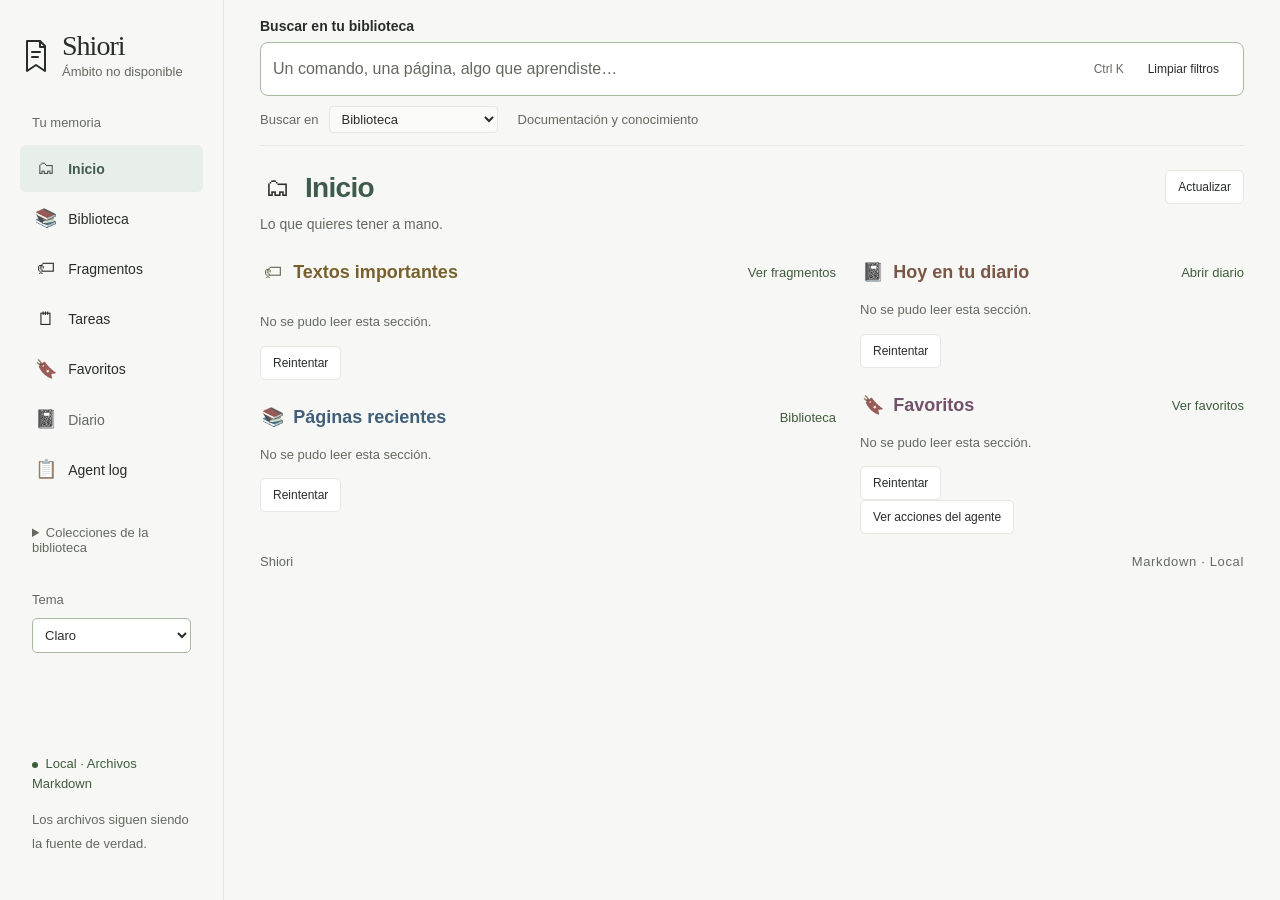
==== commit eb5e0652: "feat: connect search scopes and improve contextual reading" ====
--- a/src/second_brain/web/index.html
+++ b/src/second_brain/web/index.html
@@ -1,6 +1,6 @@
 <!doctype html>
 <html lang="es">
-<head><meta charset="utf-8"><meta name="viewport" content="width=device-width, initial-scale=1"><meta name="description" content="Shiori: vuelve a lo que aprendiste. Tu biblioteca personal de documentación, comandos y conocimiento."><title>Shiori · Biblioteca</title><script src="theme.js"></script><link rel="stylesheet" href="style.css"><script src="highlights.js" defer></script><script src="journal.js" defer></script><script src="agent-log.js" defer></script><script src="favorites.js" defer></script><script src="app.js" defer></script></head>
+<head><meta charset="utf-8"><meta name="viewport" content="width=device-width, initial-scale=1"><meta name="description" content="Shiori: vuelve a lo que aprendiste. Tu biblioteca personal de documentación, comandos y conocimiento."><title>Shiori · Biblioteca</title><script src="theme.js"></script><link rel="stylesheet" href="style.css"><script src="highlights.js" defer></script><script src="journal.js" defer></script><script src="agent-log.js" defer></script><script src="favorites.js" defer></script><script src="reader.js" defer></script><script src="app.js" defer></script></head>
 <body>
 <a class="skip" href="#search">Ir a la búsqueda</a>
 <aside class="sidebar">
@@ -27,8 +27,8 @@
   <section class="search-area" aria-label="Búsqueda en la memoria">
     <label class="search-label" for="search">Buscar en tu biblioteca</label>
     <div class="search-row"><input id="search" type="search" maxlength="300" placeholder="Un comando, una página, algo que aprendiste…" autocomplete="off"><kbd>Ctrl K</kbd><button id="clear" class="quiet">Limpiar filtros</button></div>
-    <div class="search-options"><label>Buscar en<select id="view"><option value="documents">Documentos</option><option value="fragments">Fragmentos marcados</option></select></label><span id="search-context">Documentación y conocimiento</span></div>
-    <p id="copy-message" role="status" aria-live="polite"></p>
+    <div class="search-options"><label>Buscar en<select id="view"><option value="documents">Biblioteca</option><option value="fragments">Fragmentos marcados</option><option value="favorites">Favoritos</option><option value="journal">Diario</option><option value="agent-log">Agent log</option></select></label><span id="search-context">Documentación y conocimiento</span></div>
+    <div id="scope-filters" aria-label="Filtros activos del alcance"></div><p id="copy-message" role="status" aria-live="polite"></p>
   </section>
   <header class="masthead"><div><div class="title-line"><span id="screen-symbol" class="identity-symbol" aria-hidden="true"></span><h1 tabindex="-1">Inicio</h1></div><p class="subtitle">Lo que quieres tener a mano.</p></div><button id="refresh" class="quiet">Actualizar</button></header>
   <section id="home-panel" hidden aria-label="Tu mesa de trabajo">
@@ -115,7 +115,9 @@
   <div id="warning" role="status" aria-live="polite" aria-atomic="true" hidden></div>
   <section class="workspace">
     <div class="results-panel"><div class="results-heading"><h2 id="collection-title">Todo el contenido</h2><span id="count" aria-live="polite">Cargando…</span></div><div id="results" aria-busy="true"></div><div class="paging"><button id="prev" class="quiet" disabled>Anterior</button><span id="page"></span><button id="next" class="quiet" disabled>Siguiente</button></div></div>
-    <section class="reader" aria-label="Lector de documentos"><div id="reader-empty"><span class="empty-symbol" aria-hidden="true">Aa</span><h2>Un espacio para leer.</h2><p>Abre un documento de la lista para consultar<br>su contenido, contexto y referencias.</p></div><div id="reader-content" hidden><button id="back" class="quiet">← Volver a resultados</button><p class="metadata-label" id="reader-source"></p><h2 id="reader-title" tabindex="-1"></h2><div id="reader-meta"></div><div id="reader-favorite"></div>
+    <section class="reader" aria-label="Lector de documentos"><div id="reader-empty"><span class="empty-symbol" aria-hidden="true">Aa</span><h2>Un espacio para leer.</h2><p>Abre un documento de la lista para consultar<br>su contenido, contexto y referencias.</p></div><div id="reader-content" hidden><p class="metadata-label" id="reader-source"></p><h2 id="reader-title" tabindex="-1"></h2><div class="reader-meta-line"><div id="reader-meta"></div><div id="reader-favorite"></div></div>
+    <section id="reader-tools" hidden aria-label="Herramientas de lectura"><div class="reader-view-actions"><button id="back" class="quiet">← Volver a resultados</button><button id="reader-focus" class="quiet" aria-pressed="false">Centrar lectura</button><button id="reader-evidence" class="quiet" hidden>Ver evidencia</button></div><div class="reader-find-row"><label>Buscar en esta página<input id="reader-find" type="search" maxlength="300" autocomplete="off"></label><button id="reader-match-prev" class="quiet" aria-label="Coincidencia anterior">Anterior</button><button id="reader-match-next" class="quiet" aria-label="Coincidencia siguiente">Siguiente</button></div><p id="reader-match-count" role="status" aria-live="polite"></p><p class="reader-find-help">Búsqueda temporal con subrayado. Las marcas de color son tus textos guardados.</p></section>
+    <details id="reader-fragments" open hidden><summary id="reader-fragment-count">Textos marcados</summary><div id="reader-fragment-list"></div></details>
     <section id="task-context" hidden aria-label="Contexto de la tarea"><button id="task-edit" class="quiet" type="button">Editar tarea</button><details id="task-resources"><summary id="task-resources-summary">Vínculos de esta tarea</summary><div id="task-links"></div><form id="task-web-form"><label>Enlace web<input id="task-web-url" type="url" maxlength="2000" required placeholder="https://example.test/issue/DEMO-1234"></label><label>Nombre del enlace<input id="task-web-label" maxlength="160" required></label><button type="submit" class="quiet">Añadir enlace</button></form></details></section>
     <details id="task-link-panel"><summary>Vincular a una tarea</summary><form id="task-link-form"><label>Código de la tarea<input id="task-link-key" maxlength="40" placeholder="DEMO-1234" required></label><label>Qué vincular<select id="task-link-selection"><option value="">Esta página</option></select></label><button class="quiet" type="submit">Guardar vínculo</button></form></details><p id="task-link-message" role="status" aria-live="polite"></p><details id="toc-wrap"><summary>En este documento</summary><nav id="toc" aria-label="Índice del documento"></nav></details><section id="marks-panel" hidden>
       <div class="mark-toolbar"><button id="mark-selection" type="button">Marcar selección</button><button id="mark-reload" type="button" class="quiet">Recargar marcas</button><span id="mark-count"></span><small id="mark-selection-hint">Selecciona texto dentro del documento.</small></div>
--- a/src/second_brain/web/style.css
+++ b/src/second_brain/web/style.css
@@ -1240,6 +1240,48 @@
 body[data-screen="tareas"] .result p {font-size:14px}
 body[data-screen="tareas"] :is(.result .kind,.result .result-foot,.results-heading h2,.results-heading span,.basic-filters label,.metadata-label,.tag,.quiet) {font-size:13px}
 
+#scope-filters {display:flex;flex-wrap:wrap;gap:8px;margin-top:8px}
+#scope-filters:empty {display:none}
+#reader-tools {padding:14px 0;border-block:1px solid var(--line);margin:18px 0;position:sticky;top:calc(var(--search-height,150px) + 8px);background:var(--paper);z-index:3}
+.journal-match-context {margin-inline:0;padding:12px;border-left:2px solid var(--strong-line);font-size:14px;line-height:1.7;white-space:pre-wrap}
+.reader-view-actions,.reader-find-row {display:flex;gap:10px;align-items:end;flex-wrap:wrap}
+.reader-view-actions {margin-bottom:12px}
+.reader-view-actions #back {margin:0}
+.reader-find-row label {display:flex;flex-direction:column;gap:6px;font-size:13px;flex:1;min-width:160px}
+#reader-find {width:100%;padding:9px;border:1px solid var(--strong-line);background:var(--paper);color:var(--ink);border-radius:5px;font:inherit}
+#reader-tools .quiet {font-size:13px}
+#reader-match-count,.reader-find-help {font-size:13px;line-height:1.6;color:var(--muted);margin:10px 0 0}
+::highlight(shiori-search) {text-decoration:underline dotted var(--identity-biblioteca);text-decoration-thickness:2px}
+::highlight(shiori-current) {text-decoration:underline double var(--green);text-decoration-thickness:3px}
+#reader-fragments {margin:18px 0;border:1px solid var(--line);border-radius:5px;background:var(--subtle);padding:14px}
+#reader-fragments summary {font-size:14px;font-weight:600}
+#reader-fragment-list {max-height:300px;overflow:auto;margin-top:10px}
+.reader-fragment {padding:12px 0;border-bottom:1px solid var(--line)}
+.reader-fragment:last-child {border-bottom:0}
+.reader-fragment h4 {font-size:15px;margin:0 0 8px}
+.reader-fragment p {font-size:13px;line-height:1.65}
+.reader-fragment-category {color:var(--identity-fragmentos);margin:0 0 6px}
+.reader-fragment :is(pre,blockquote) {font-size:14px;white-space:pre-wrap;overflow-wrap:anywhere;line-height:1.7;margin:8px 0;padding:10px;background:var(--paper);border:1px solid var(--line)}
+.reader-fragment .quiet {font-size:13px;margin-right:8px}
+#reader-body {font-size:16px;line-height:1.85;max-width:72ch;margin-inline:auto}
+#reader-body pre {font-size:14px;white-space:pre;max-width:100%}
+#reader-body table {display:block;max-width:100%;overflow:auto;font-size:14px}
+#reader-body :is(th,td) {min-width:100px;overflow-wrap:normal;word-break:normal}
+#reader-body blockquote {margin-inline:0;padding-inline:16px}
+#reader-meta,#reader-source {font-size:13px}
+.reader-meta-line {display:flex;align-items:start;justify-content:space-between;gap:16px;flex-wrap:wrap}
+.reader-meta-line #reader-meta {flex:1;min-width:140px;margin-bottom:0}
+.reader-meta-line #reader-favorite {margin:0}
+body.reading .masthead {padding-block:12px;margin-block:12px}
+body.reading .toolbar .tag-row,body.reading #category-manager {display:none}
+.result p {font-size:14px}
+:is(.result .kind,.result .result-foot,.results-heading h2,.results-heading span,.basic-filters label) {font-size:13px}
+body.reading-focus .workspace {grid-template-columns:1fr;max-width:1120px;margin-inline:auto}
+body.reading-focus .results-panel {display:none}
+body.reading-focus .reader {width:100%;min-width:0;padding:28px 40px}
+@media(min-width:1001px) {body.reading:not(.reading-focus) .results-panel {position:sticky;align-self:start;top:calc(var(--search-height,150px) + 12px)}body.reading #results {max-height:calc(100vh - var(--search-height,150px) - 130px)}}
+@media(max-width:1000px) {body.reading-focus .reader {padding:20px}.reader-find-row .quiet {min-width:76px}}
+
 .page-result-row {border-bottom:1px solid var(--line);padding-bottom:10px}
 .page-result-row>.result {border-bottom:0;width:100%}
 .page-result-row>.favorite-toggle {margin-left:16px;font-size:13px}
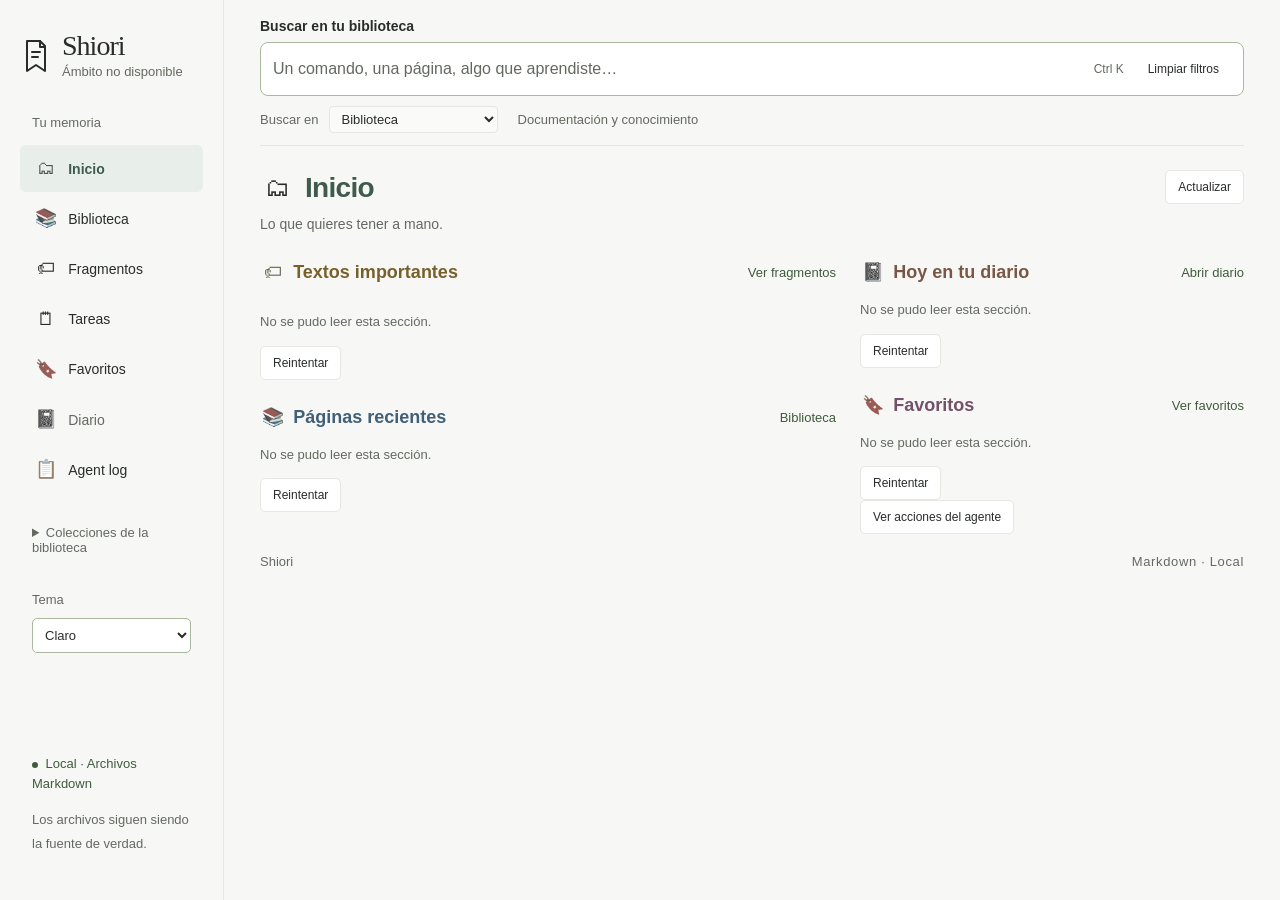
==== commit d0f91422: "style: add moonlight blue accents to the dark viewer" ====
--- a/src/second_brain/web/index.html
+++ b/src/second_brain/web/index.html
@@ -20,7 +20,7 @@
     <button class="collection" data-kind="documentation">Documentación</button>
     <button class="collection" data-kind="note">Conocimiento</button>
   </details>
-  <label class="theme-picker">Tema<select id="theme"><option value="light">Claro</option><option value="dark">Oscuro</option><option value="latte">Café Latte</option></select></label>
+  <label class="theme-picker">Tema<select id="theme"><option value="light">Claro</option><option value="dark">Oscuro · Luz de luna</option><option value="latte">Café Latte</option></select></label>
   <div class="sidebar-foot"><span class="local-dot" aria-hidden="true"></span> Local · Archivos Markdown<p>Los archivos siguen siendo<br>la fuente de verdad.</p></div>
 </aside>
 <main>
--- a/src/second_brain/web/style.css
+++ b/src/second_brain/web/style.css
@@ -24,23 +24,27 @@
 }
 
 :root[data-theme="dark"] {
-  --canvas: #141715;
-  --paper: #222822;
-  --ink: #e8ede6;
-  --muted: #b0bbaa;
-  --line: #414b40;
-  --accent: #354533;
-  --green: #b5d0a5;
-  --hover: #343d32;
-  --sidebar: #141715;
-  --subtle: #262e25;
-  --tag: #30392d;
-  --selected: #3b4d35;
-  --strong-line: #73856a;
+  /* Moonlit lotus palette requested by the owner; retain the stored dark preference. */
+  --canvas: #0e1524;
+  --paper: #172338;
+  --ink: #e8efff;
+  --muted: #a6b5d0;
+  --line: #334a68;
+  --accent: #1c3555;
+  --green: #7ecbff;
+  --hover: #1f304b;
+  --sidebar: #090f1c;
+  --subtle: #111c2e;
+  --tag: #1b2a42;
+  --selected: #243e62;
+  --strong-line: #6885ac;
   --warning: #3c321d;
   --warning-ink: #f4df9c;
   --warning-line: #6c5d30;
-  --code: #161c16;
+  --code: #0a1220;
+  --heading: #d8e8ff;
+  --code-ink: #c1dfff;
+  --success: #9edcb6;
   color-scheme: dark;
 }
 
@@ -1189,12 +1193,12 @@
   --identity-log: #53616a; --identity-log-soft: #e9edef;
 }
 :root[data-theme="dark"] {
-  --identity-inicio: #afc8b7; --identity-inicio-soft: #28352d;
-  --identity-biblioteca: #acc5df; --identity-biblioteca-soft: #293542;
-  --identity-fragmentos: #ddc58e; --identity-fragmentos-soft: #393327;
-  --identity-favoritos: #d7b6cc; --identity-favoritos-soft: #3b2d37;
-  --identity-diario: #d8bba7; --identity-diario-soft: #3a302a;
-  --identity-log: #b9c7cf; --identity-log-soft: #2b343a;
+  --identity-inicio: #b5d3ff; --identity-inicio-soft: #1a2c46;
+  --identity-biblioteca: #80caff; --identity-biblioteca-soft: #193452;
+  --identity-fragmentos: #9dbbff; --identity-fragmentos-soft: #232e50;
+  --identity-favoritos: #a9bfff; --identity-favoritos-soft: #253456;
+  --identity-diario: #b8c9ed; --identity-diario-soft: #233149;
+  --identity-log: #89dce8; --identity-log-soft: #14313b;
 }
 :root[data-theme="latte"] {
   --identity-inicio-soft: #e1e6d7; --identity-biblioteca-soft: #e1e5e6;
@@ -1221,7 +1225,7 @@
 .shortcut .identity-symbol {font-size:16px}
 
 [data-identity="tareas"] {--identity:#396a68;--identity-soft:#e3efed}
-:root[data-theme="dark"] [data-identity="tareas"] {--identity:#afd0cc;--identity-soft:#273a38}
+:root[data-theme="dark"] [data-identity="tareas"] {--identity:#93d9e4;--identity-soft:#1b3543}
 :root[data-theme="latte"] [data-identity="tareas"] {--identity-soft:#dce4d9}
 #task-editor {display:flex;flex-direction:column;gap:16px;padding:20px;background:var(--paper);border:1px solid var(--line);margin:12px 0}
 .task-fields {display:flex;flex-wrap:wrap;gap:16px}
@@ -1345,3 +1349,19 @@
 .log-target {overflow-wrap:anywhere;white-space:pre-wrap;font-size:13px;color:var(--muted)}
 .log-empty {font-size:14px;line-height:1.7;padding:16px 0;color:var(--muted)}
 @media(max-width:1000px) {.log-grid {grid-template-columns:1fr}.log-filters input {max-width:100%}#log-detail {padding:16px}}
+
+/* Moonlight keeps the existing workspace geometry and saved highlight colors. */
+:root[data-theme="dark"] .sidebar {background:var(--sidebar)}
+:root[data-theme="dark"] :is(.collections,.theme-picker) {border-top:1px solid var(--line);padding-top:16px}
+:root[data-theme="dark"] .destination {color:var(--muted)}
+:root[data-theme="dark"] .destination.active {color:var(--identity);border-color:var(--identity)}
+:root[data-theme="dark"] :is(.brand-name,.brand-mark) {color:var(--heading)}
+:root[data-theme="dark"] .home-grid .panel-heading {border-bottom:1px solid var(--line);padding-bottom:12px}
+:root[data-theme="dark"] :is(select,input[type=date]) {border-color:var(--strong-line)}
+:root[data-theme="dark"] .results-panel {background:var(--subtle)}
+:root[data-theme="dark"] .result.active h3 {color:var(--green)}
+:root[data-theme="dark"] #reader-body :is(h1,h2,h3,h4,h5,h6) {color:var(--heading)}
+:root[data-theme="dark"] #reader-body strong {color:var(--green)}
+:root[data-theme="dark"] :is(#reader-body code,.log-event code,#log-detail code) {color:var(--code-ink)}
+:root[data-theme="dark"] details[open]>summary {color:var(--green)}
+:root[data-theme="dark"] :is(.journal-progress[data-progress=checks] h5,.journal-status[data-status=done],.log-status[data-outcome=success]) {color:var(--success)}
